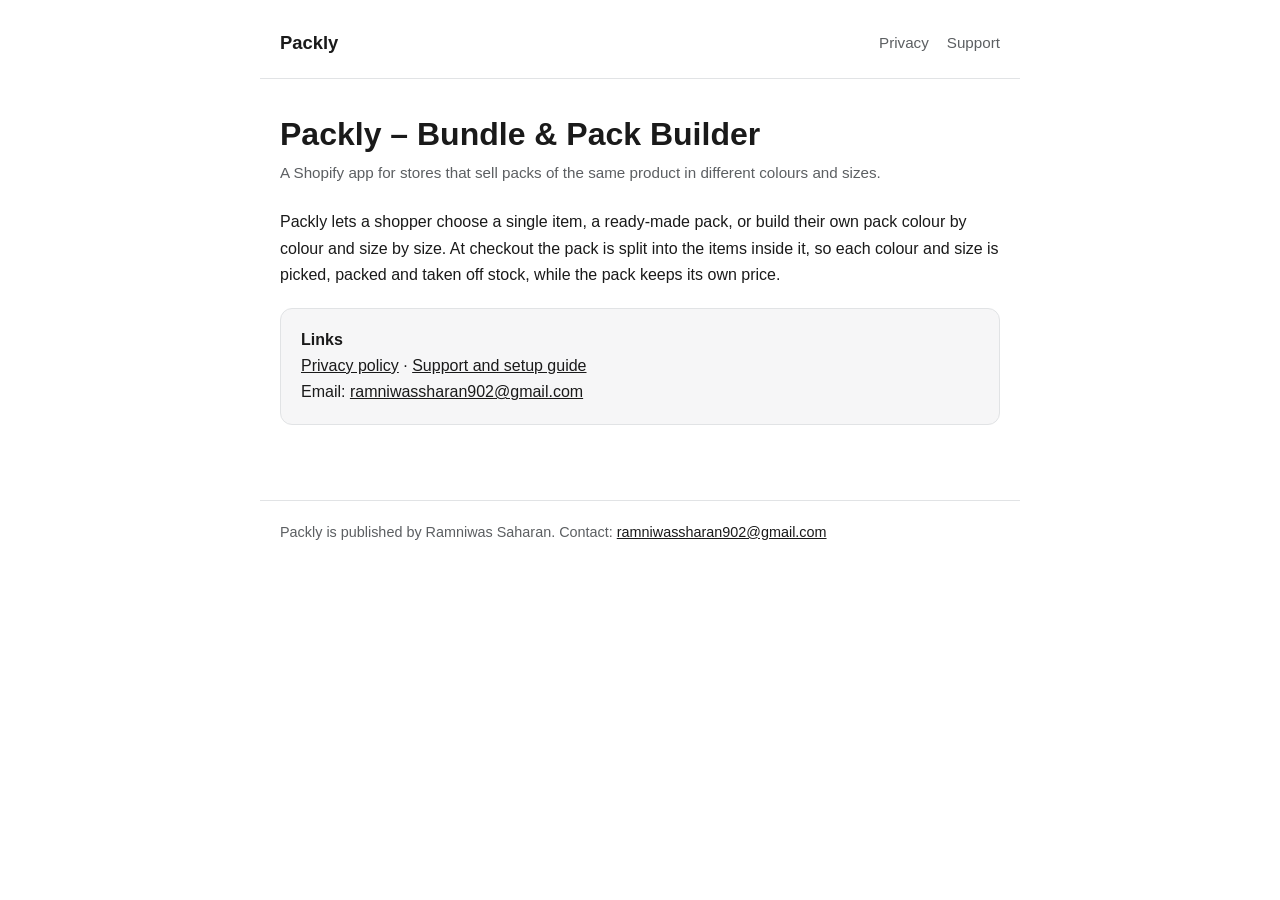
==== index.html @ 3a973455 "Packly privacy policy and support pages" ====
<!doctype html>
<html lang="en"><head><meta charset="utf-8"><meta name="viewport" content="width=device-width,initial-scale=1">
<title>Packly – Bundle & Pack Builder</title><meta name="description" content="Sell packs of colours and sizes on Shopify, with stock taken from the items inside."><link rel="stylesheet" href="style.css"></head>
<body><header><a class="brand" href="index.html">Packly</a><nav><a href="privacy.html">Privacy</a><a href="support.html">Support</a></nav></header>
<main>
<h1>Packly – Bundle &amp; Pack Builder</h1>
<p class="meta">A Shopify app for stores that sell packs of the same product in different colours and sizes.</p>
<p>Packly lets a shopper choose a single item, a ready-made pack, or build their own pack colour by colour and size by size. At checkout the pack is split into the items inside it, so each colour and size is picked, packed and taken off stock, while the pack keeps its own price.</p>
<div class="card"><strong>Links</strong><br><a href="privacy.html">Privacy policy</a> &middot; <a href="support.html">Support and setup guide</a><br>Email: <a href="mailto:ramniwassharan902@gmail.com">ramniwassharan902@gmail.com</a></div>
</main>
<footer>Packly is published by Ramniwas Saharan. Contact: <a href="mailto:ramniwassharan902@gmail.com">ramniwassharan902@gmail.com</a></footer></body></html>
---- style.css ----
:root{--bg:#fff;--fg:#1a1a1a;--muted:#5c5f62;--line:#e1e3e5;--accent:#111;--soft:#f6f6f7}
@media (prefers-color-scheme:dark){:root{--bg:#141414;--fg:#ececec;--muted:#a1a1a1;--line:#2c2c2c;--accent:#fff;--soft:#1d1d1d}}
*{box-sizing:border-box}
body{margin:0;background:var(--bg);color:var(--fg);font:16px/1.65 -apple-system,BlinkMacSystemFont,"Segoe UI",Roboto,Helvetica,Arial,sans-serif}
header,main,footer{max-width:760px;margin:0 auto;padding:0 20px}
header{display:flex;align-items:center;justify-content:space-between;padding-top:28px;padding-bottom:20px;border-bottom:1px solid var(--line)}
header a.brand{font-weight:700;font-size:1.15rem;color:var(--fg);text-decoration:none}
nav a{margin-left:18px;color:var(--muted);text-decoration:none;font-size:.95rem}
nav a:hover{color:var(--fg)}
main{padding-top:36px;padding-bottom:56px}
h1{font-size:2rem;line-height:1.2;margin:0 0 6px}
h2{font-size:1.25rem;margin:2.2em 0 .5em}
p.meta{color:var(--muted);margin:0 0 1.6em;font-size:.95rem}
a{color:var(--fg)}
table{width:100%;border-collapse:collapse;margin:1em 0;font-size:.95rem}
th,td{text-align:left;padding:10px 12px;border-bottom:1px solid var(--line);vertical-align:top}
th{background:var(--soft);font-weight:600}
.card{background:var(--soft);border:1px solid var(--line);border-radius:12px;padding:18px 20px;margin:1.2em 0}
details{border-bottom:1px solid var(--line);padding:12px 0}
summary{cursor:pointer;font-weight:600}
details p{margin:.6em 0 0;color:var(--muted)}
footer{padding-top:20px;padding-bottom:40px;border-top:1px solid var(--line);color:var(--muted);font-size:.9rem}
@media (max-width:520px){nav a{margin-left:12px}h1{font-size:1.6rem}}
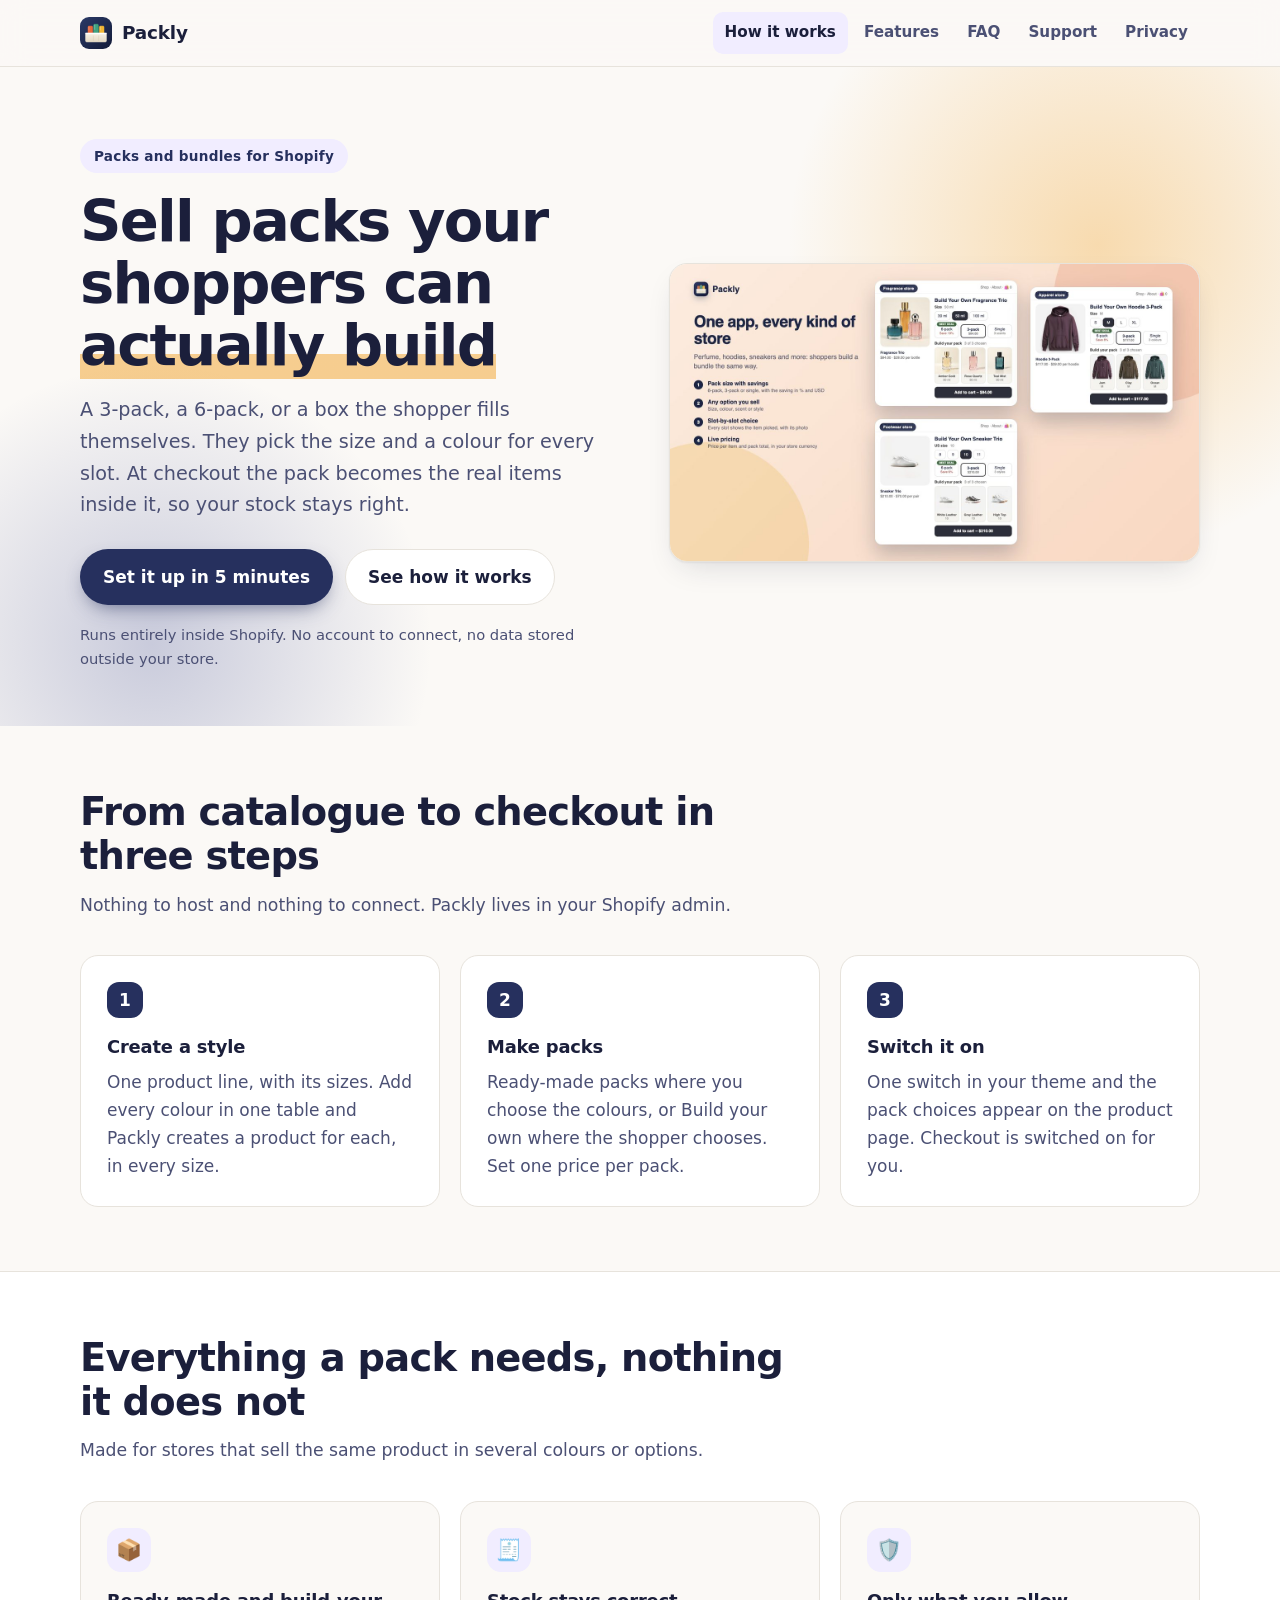
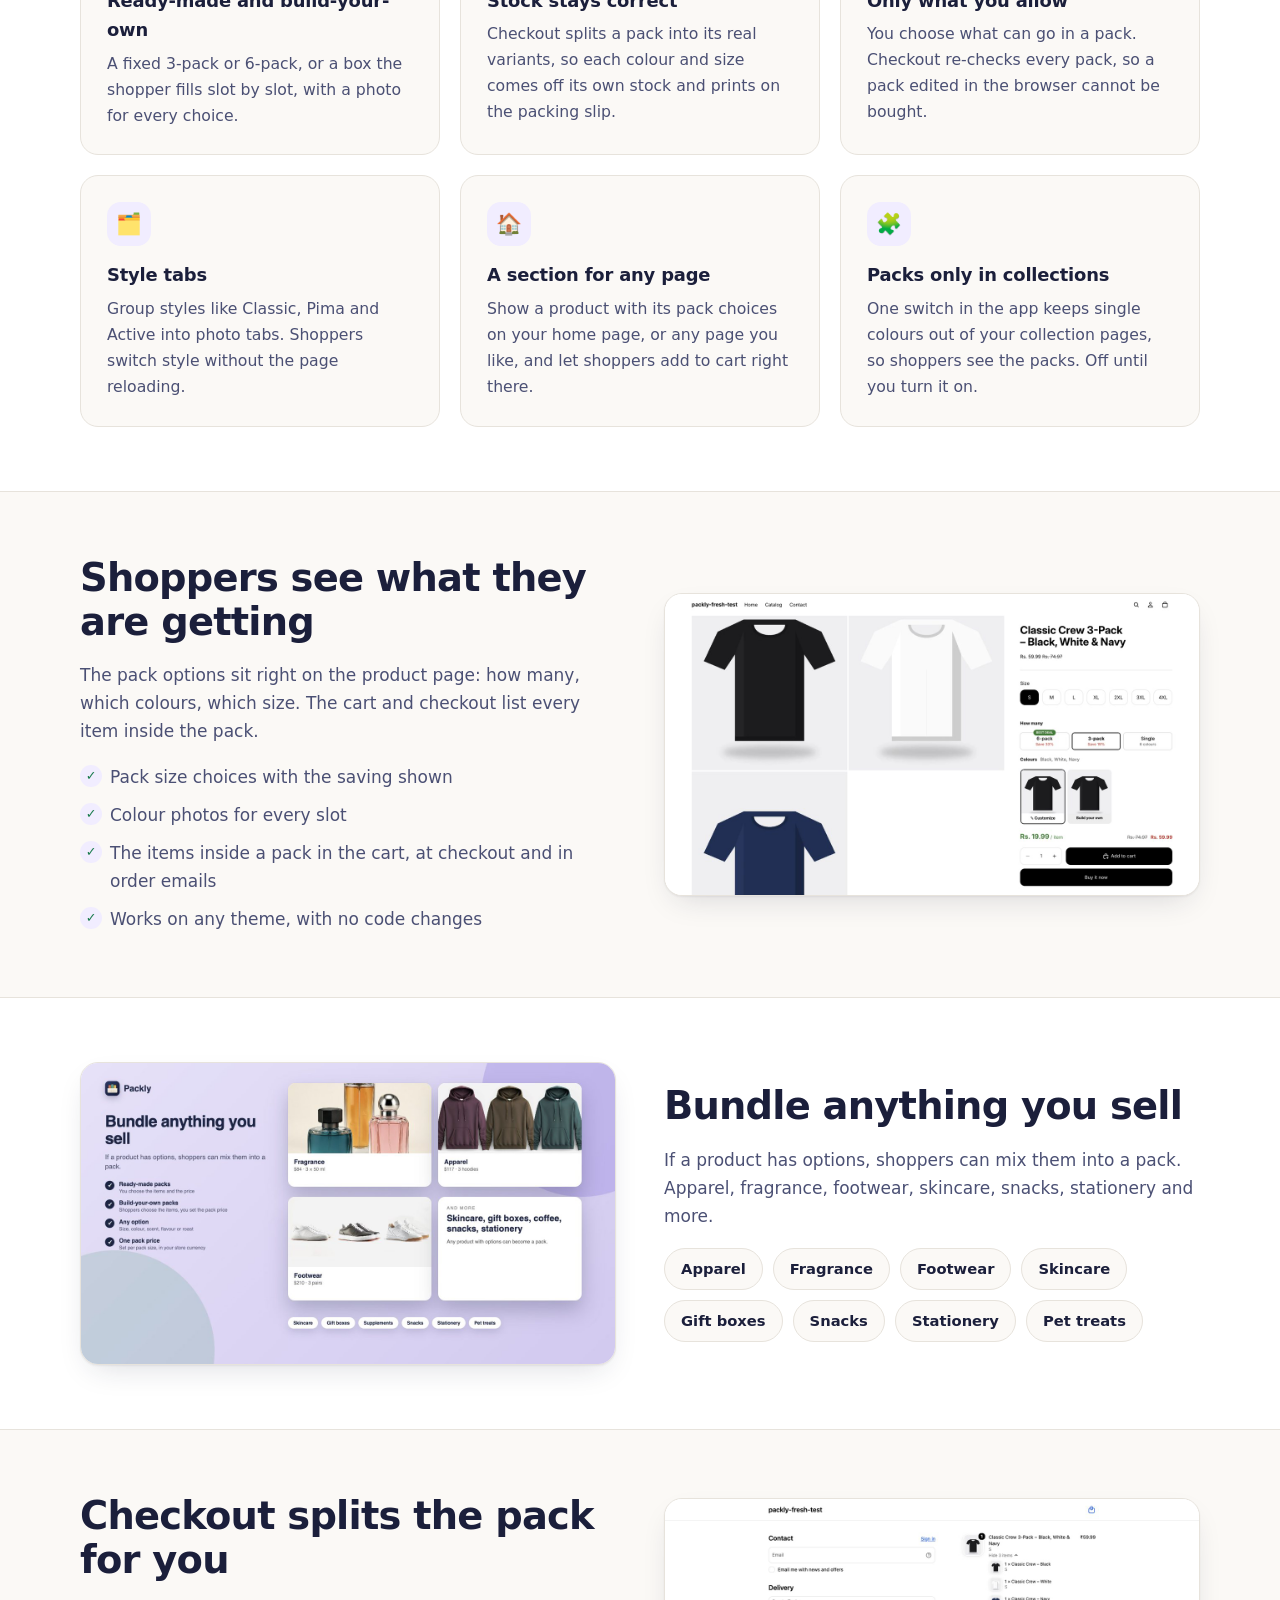
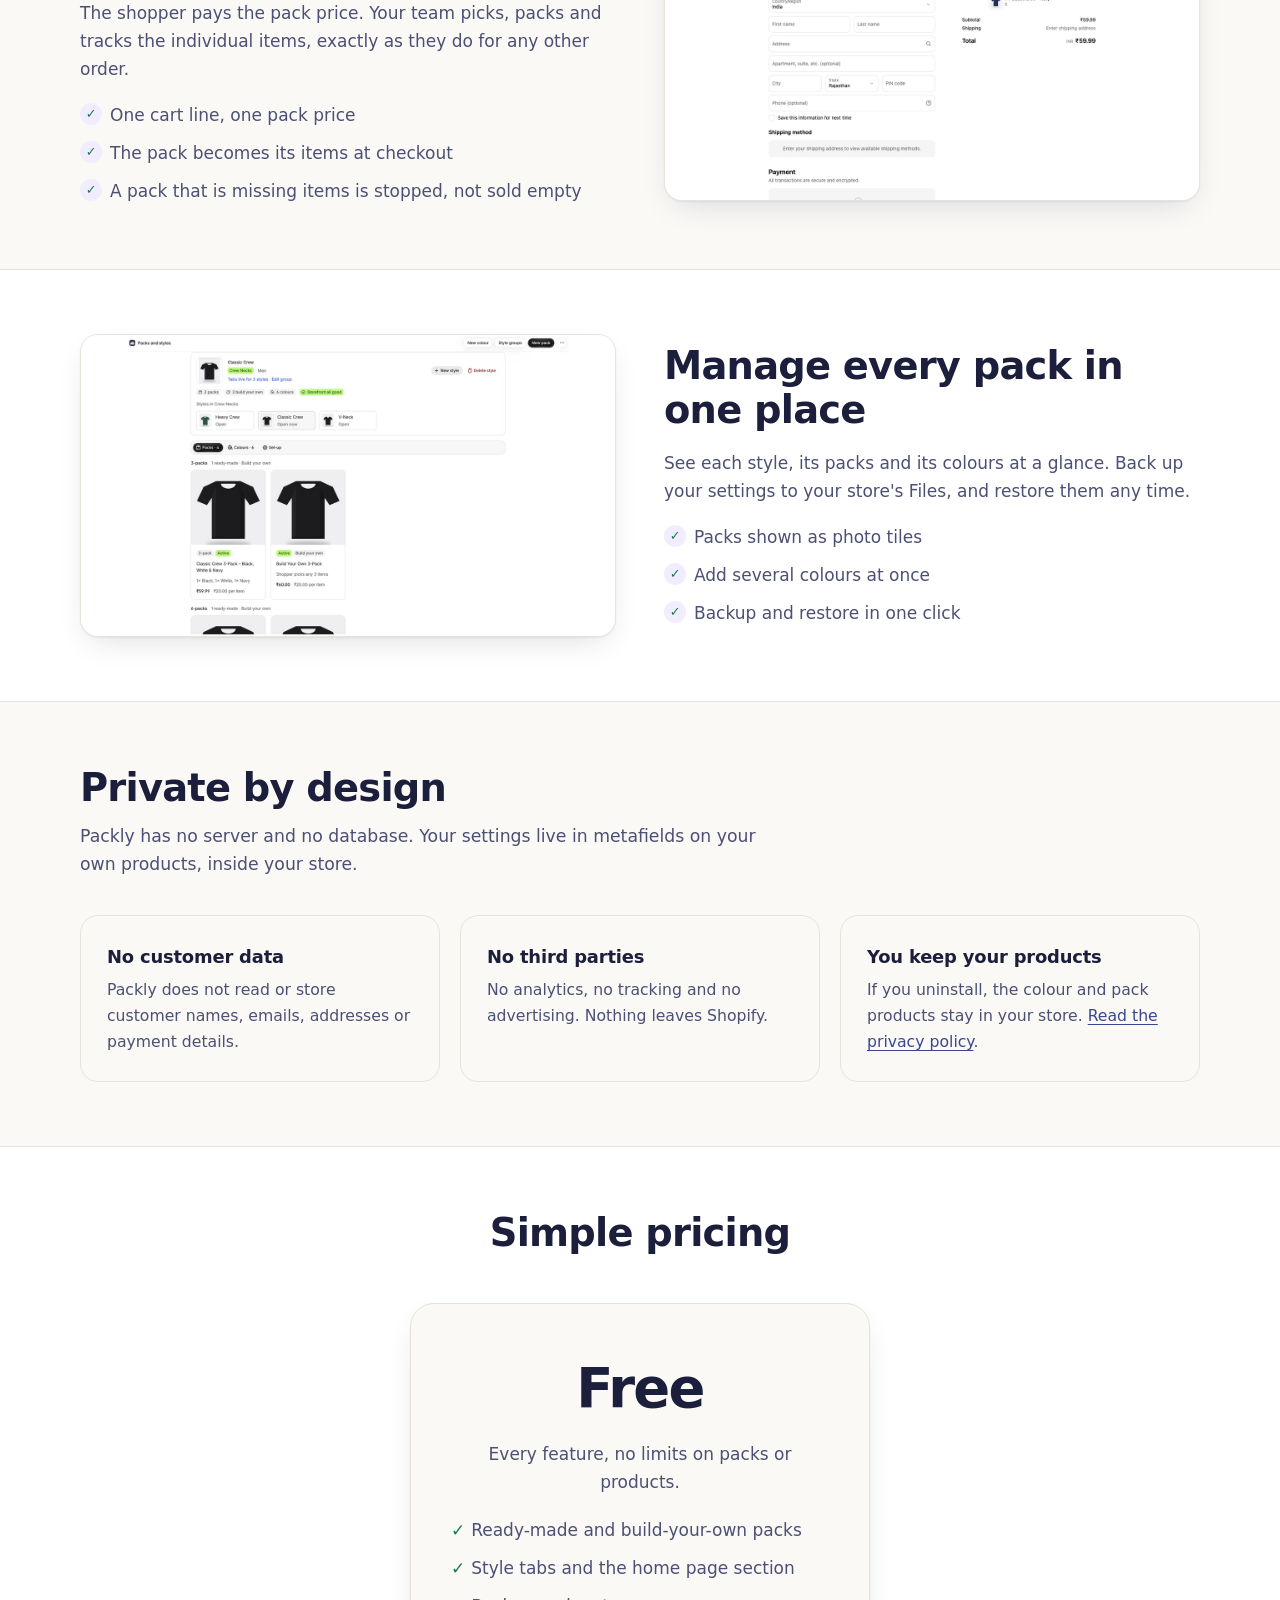
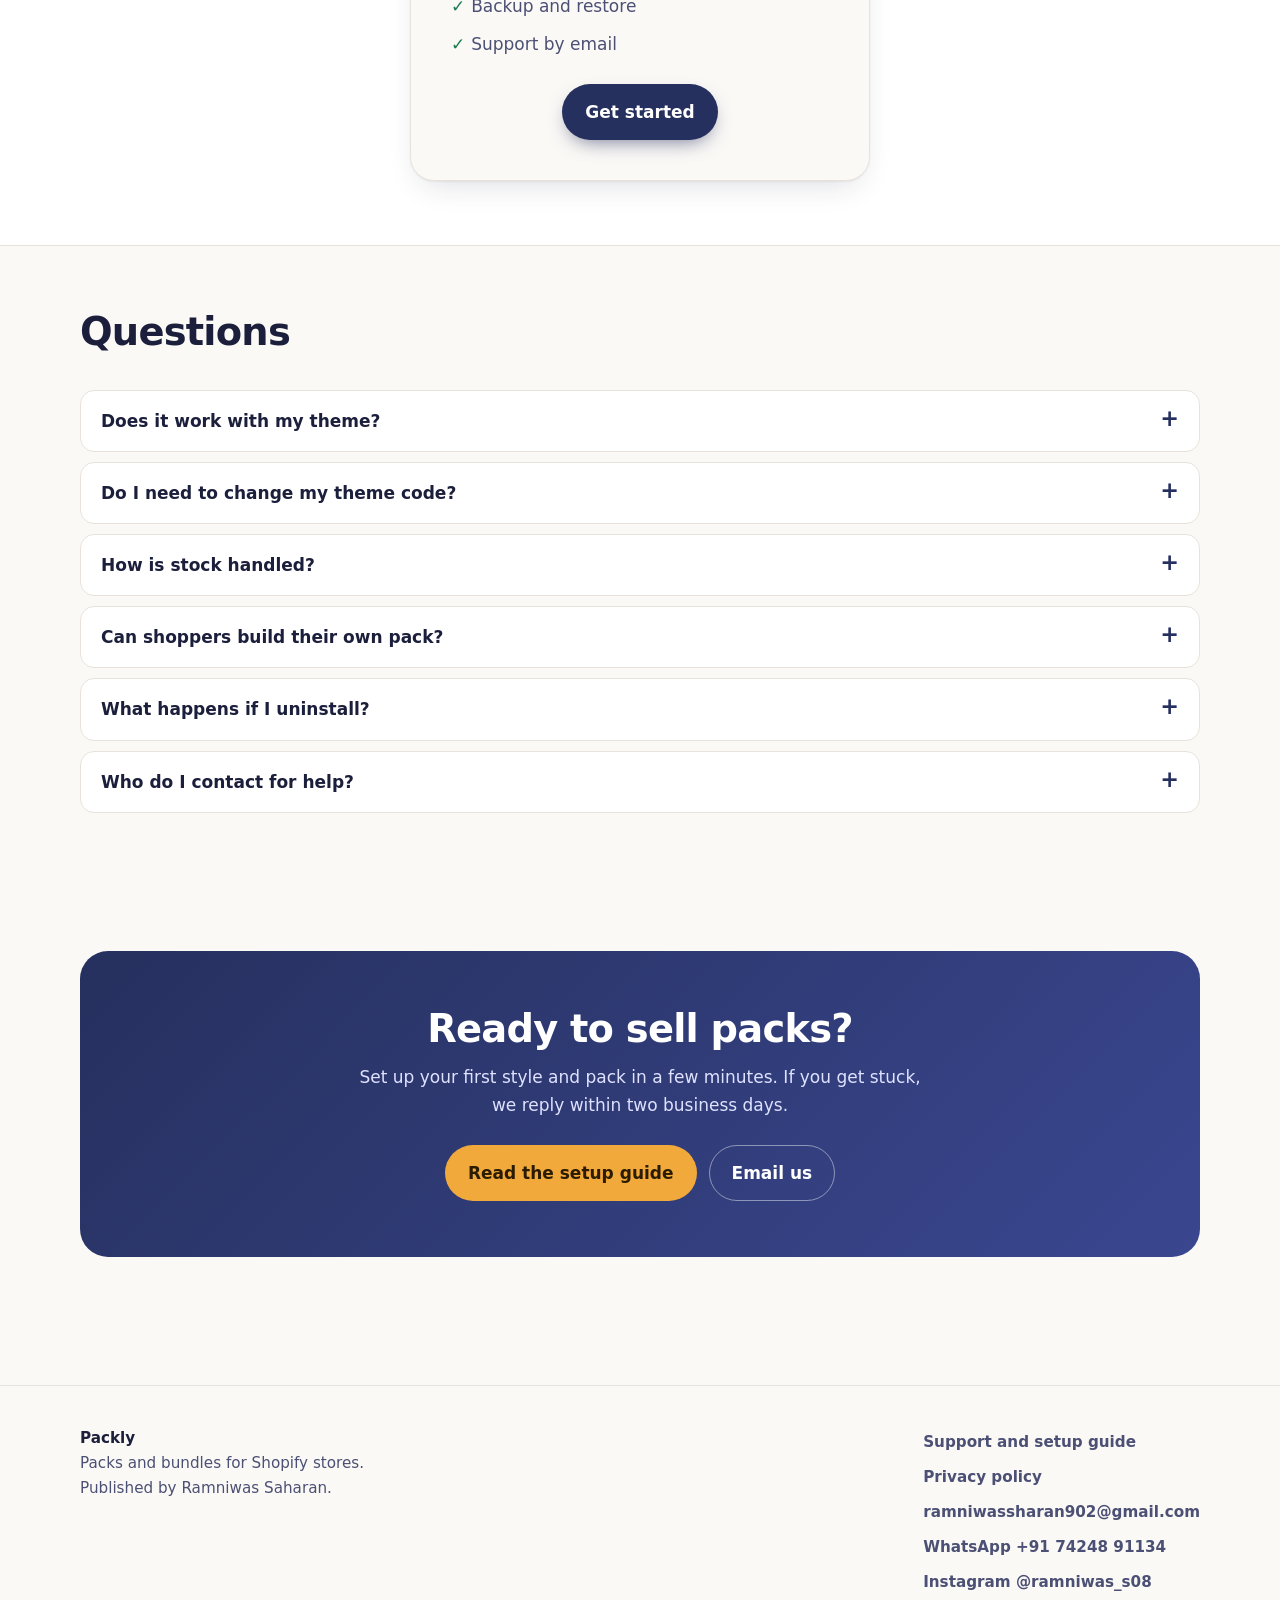
==== commit 0aa84258: "Modern site redesign: home, support and privacy pages, screenshots, favicon" ====
--- a/index.html
+++ b/index.html
@@ -1,11 +1,133 @@
 <!doctype html>
-<html lang="en"><head><meta charset="utf-8"><meta name="viewport" content="width=device-width,initial-scale=1">
-<title>Packly – Bundle & Pack Builder</title><meta name="description" content="Sell packs of colours and sizes on Shopify, with stock taken from the items inside."><link rel="stylesheet" href="style.css"></head>
-<body><header><a class="brand" href="index.html">Packly</a><nav><a href="privacy.html">Privacy</a><a href="support.html">Support</a></nav></header>
-<main>
-<h1>Packly – Bundle &amp; Pack Builder</h1>
-<p class="meta">A Shopify app for stores that sell packs of the same product in different colours and sizes.</p>
-<p>Packly lets a shopper choose a single item, a ready-made pack, or build their own pack colour by colour and size by size. At checkout the pack is split into the items inside it, so each colour and size is picked, packed and taken off stock, while the pack keeps its own price.</p>
-<div class="card"><strong>Links</strong><br><a href="privacy.html">Privacy policy</a> &middot; <a href="support.html">Support and setup guide</a><br>Email: <a href="mailto:ramniwassharan902@gmail.com">ramniwassharan902@gmail.com</a></div>
+<html lang="en">
+<head>
+<meta charset="utf-8">
+<meta name="viewport" content="width=device-width,initial-scale=1">
+<title>Packly – Bundle &amp; Pack Builder for Shopify</title>
+<meta name="description" content="Sell packs of your products. Shoppers pick the size and the colour of every item, and checkout keeps your stock correct.">
+<meta name="theme-color" content="#26305e">
+<link rel="canonical" href="https://ramniwas08.github.io/packly/index.html">
+<link rel="icon" href="assets/favicon.png">
+<link rel="apple-touch-icon" href="assets/icon-192.png">
+<meta property="og:title" content="Packly – Bundle & Pack Builder for Shopify">
+<meta property="og:description" content="Sell packs of your products. Shoppers pick the size and the colour of every item, and checkout keeps your stock correct.">
+<meta property="og:image" content="https://ramniwas08.github.io/packly/assets/hero-every-store.jpg">
+<meta property="og:type" content="website">
+<link rel="stylesheet" href="style.css">
+<script src="site.js" defer></script>
+</head>
+<body>
+<a class="skip" href="#main">Skip to content</a>
+<header class="site-header"><div class="wrap">
+<a class="brand" href="index.html"><img src="assets/icon-192.png" alt="" width="32" height="32">Packly</a>
+<nav aria-label="Main">
+<a href="index.html#how" aria-current="page">How it works</a>
+<a href="index.html#features">Features</a>
+<a href="index.html#faq">FAQ</a>
+<a href="support.html">Support</a>
+<a href="privacy.html">Privacy</a>
+</nav></div></header>
+
+<main id="main">
+<section class="hero"><div class="wrap hero-grid">
+<div>
+<span class="eyebrow">Packs and bundles for Shopify</span>
+<h1>Sell packs your shoppers can <em>actually build</em></h1>
+<p class="lead">A 3-pack, a 6-pack, or a box the shopper fills themselves. They pick the size and a colour for every slot. At checkout the pack becomes the real items inside it, so your stock stays right.</p>
+<div class="cta-row">
+<a class="btn btn-primary" href="support.html#setup">Set it up in 5 minutes</a>
+<a class="btn btn-ghost" href="#how">See how it works</a>
+</div>
+<p class="hero-note">Runs entirely inside Shopify. No account to connect, no data stored outside your store.</p>
+</div>
+<div class="frame float"><img src="assets/hero-every-store.jpg" width="1280" height="720" alt="Packly packs for perfume, hoodies and sneakers on three different stores"></div>
+</div></section>
+
+<section id="how"><div class="wrap">
+<div class="section-head reveal"><h2>From catalogue to checkout in three steps</h2><p>Nothing to host and nothing to connect. Packly lives in your Shopify admin.</p></div>
+<div class="steps">
+<div class="step reveal"><h3>Create a style</h3><p>One product line, with its sizes. Add every colour in one table and Packly creates a product for each, in every size.</p></div>
+<div class="step reveal"><h3>Make packs</h3><p>Ready-made packs where you choose the colours, or Build your own where the shopper chooses. Set one price per pack.</p></div>
+<div class="step reveal"><h3>Switch it on</h3><p>One switch in your theme and the pack choices appear on the product page. Checkout is switched on for you.</p></div>
+</div></div></section>
+
+<section class="band" id="features"><div class="wrap">
+<div class="section-head reveal"><h2>Everything a pack needs, nothing it does not</h2><p>Made for stores that sell the same product in several colours or options.</p></div>
+<div class="grid-3">
+<div class="card reveal"><div class="icon">📦</div><h3>Ready-made and build-your-own</h3><p>A fixed 3-pack or 6-pack, or a box the shopper fills slot by slot, with a photo for every choice.</p></div>
+<div class="card reveal"><div class="icon">🧾</div><h3>Stock stays correct</h3><p>Checkout splits a pack into its real variants, so each colour and size comes off its own stock and prints on the packing slip.</p></div>
+<div class="card reveal"><div class="icon">🛡️</div><h3>Only what you allow</h3><p>You choose what can go in a pack. Checkout re-checks every pack, so a pack edited in the browser cannot be bought.</p></div>
+<div class="card reveal"><div class="icon">🗂️</div><h3>Style tabs</h3><p>Group styles like Classic, Pima and Active into photo tabs. Shoppers switch style without the page reloading.</p></div>
+<div class="card reveal"><div class="icon">🏠</div><h3>A section for any page</h3><p>Show a product with its pack choices on your home page, or any page you like, and let shoppers add to cart right there.</p></div>
+<div class="card reveal"><div class="icon">🧩</div><h3>Packs only in collections</h3><p>One switch in the app keeps single colours out of your collection pages, so shoppers see the packs. Off until you turn it on.</p></div>
+</div></div></section>
+
+<section><div class="wrap split">
+<div class="copy reveal"><h2>Shoppers see what they are getting</h2>
+<p>The pack options sit right on the product page: how many, which colours, which size. The cart and checkout list every item inside the pack.</p>
+<ul><li>Pack size choices with the saving shown</li><li>Colour photos for every slot</li><li>The items inside a pack in the cart, at checkout and in order emails</li><li>Works on any theme, with no code changes</li></ul></div>
+<div class="frame reveal"><img src="assets/shot-choices.jpg" width="1280" height="720" loading="lazy" alt="Pack size and colour choices on a product page"></div>
+</div></section>
+
+<section class="band"><div class="wrap split reverse">
+<div class="copy reveal"><h2>Bundle anything you sell</h2>
+<p>If a product has options, shoppers can mix them into a pack. Apparel, fragrance, footwear, skincare, snacks, stationery and more.</p>
+<div class="chips"><span class="chip">Apparel</span><span class="chip">Fragrance</span><span class="chip">Footwear</span><span class="chip">Skincare</span><span class="chip">Gift boxes</span><span class="chip">Snacks</span><span class="chip">Stationery</span><span class="chip">Pet treats</span></div></div>
+<div class="frame reveal"><img src="assets/hero-anything.jpg" width="1280" height="720" loading="lazy" alt="Packs of fragrance, hoodies and footwear"></div>
+</div></section>
+
+<section><div class="wrap split">
+<div class="copy reveal"><h2>Checkout splits the pack for you</h2>
+<p>The shopper pays the pack price. Your team picks, packs and tracks the individual items, exactly as they do for any other order.</p>
+<ul><li>One cart line, one pack price</li><li>The pack becomes its items at checkout</li><li>A pack that is missing items is stopped, not sold empty</li></ul></div>
+<div class="frame reveal"><img src="assets/shot-checkout.jpg" width="1280" height="720" loading="lazy" alt="Checkout showing a 3-pack split into its three items"></div>
+</div></section>
+
+<section class="band"><div class="wrap split reverse">
+<div class="copy reveal"><h2>Manage every pack in one place</h2>
+<p>See each style, its packs and its colours at a glance. Back up your settings to your store's Files, and restore them any time.</p>
+<ul><li>Packs shown as photo tiles</li><li>Add several colours at once</li><li>Backup and restore in one click</li></ul></div>
+<div class="frame reveal"><img src="assets/shot-admin.jpg" width="1280" height="720" loading="lazy" alt="The Packs screen of the Packly app in the Shopify admin"></div>
+</div></section>
+
+<section><div class="wrap">
+<div class="section-head reveal"><h2>Private by design</h2><p>Packly has no server and no database. Your settings live in metafields on your own products, inside your store.</p></div>
+<div class="grid-3">
+<div class="card reveal"><h3>No customer data</h3><p>Packly does not read or store customer names, emails, addresses or payment details.</p></div>
+<div class="card reveal"><h3>No third parties</h3><p>No analytics, no tracking and no advertising. Nothing leaves Shopify.</p></div>
+<div class="card reveal"><h3>You keep your products</h3><p>If you uninstall, the colour and pack products stay in your store. <a href="privacy.html">Read the privacy policy</a>.</p></div>
+</div></div></section>
+
+<section class="band" id="pricing"><div class="wrap price">
+<div class="section-head reveal" style="text-align:center;margin-inline:auto"><h2>Simple pricing</h2></div>
+<div class="price-card reveal"><div class="amount">Free</div><p style="margin:6px 0 0;color:var(--ink-soft)">Every feature, no limits on packs or products.</p>
+<ul><li>Ready-made and build-your-own packs</li><li>Style tabs and the home page section</li><li>Backup and restore</li><li>Support by email</li></ul>
+<a class="btn btn-primary" href="support.html#setup">Get started</a></div>
+</div></section>
+
+<section id="faq"><div class="wrap">
+<div class="section-head reveal"><h2>Questions</h2></div>
+<details><summary>Does it work with my theme?</summary><p>Yes. Packly adds its parts through a standard theme app embed, so it works on any Online Store 2.0 theme and on older themes too. Shopify asks you to switch an app's storefront part on yourself, so the app has a button that opens your theme editor with it already on.</p></details>
+<details><summary>Do I need to change my theme code?</summary><p>No. There is nothing to paste. If the pack choices land in the wrong spot on an unusual theme, the app embed has a setting for where to place them.</p></details>
+<details><summary>How is stock handled?</summary><p>A pack is split into its items at checkout. Each item comes off its own stock, so you never keep a separate stock number for a pack.</p></details>
+<details><summary>Can shoppers build their own pack?</summary><p>Yes. Make a Build-your-own pack: the shopper chooses the size, then a colour for each slot. You set one price for the pack.</p></details>
+<details><summary>What happens if I uninstall?</summary><p>Your products stay in your store. Shopify keeps Packly's settings for a limited time and restores them if you reinstall. Save a backup from the app's Set-up tab first to be safe.</p></details>
+<details><summary>Who do I contact for help?</summary><p>Email <a href="mailto:ramniwassharan902@gmail.com">ramniwassharan902@gmail.com</a> or message on <a href="https://wa.me/917424891134">WhatsApp</a>. Typical reply: within 2 business days. The <a href="support.html">support page</a> has a full setup guide.</p></details>
+</div></section>
+
+<section><div class="wrap"><div class="cta-band reveal">
+<h2>Ready to sell packs?</h2><p>Set up your first style and pack in a few minutes. If you get stuck, we reply within two business days.</p>
+<div class="cta-row" style="justify-content:center"><a class="btn btn-primary" href="support.html#setup">Read the setup guide</a><a class="btn btn-ghost" href="mailto:ramniwassharan902@gmail.com">Email us</a></div>
+</div></div></section>
 </main>
-<footer>Packly is published by Ramniwas Saharan. Contact: <a href="mailto:ramniwassharan902@gmail.com">ramniwassharan902@gmail.com</a></footer></body></html>
+
+<footer class="site-footer"><div class="wrap footer-grid">
+<div><strong style="color:var(--ink)">Packly</strong><br>Packs and bundles for Shopify stores.<br>Published by Ramniwas Saharan.</div>
+<nav aria-label="Footer">
+<a href="support.html">Support and setup guide</a>
+<a href="privacy.html">Privacy policy</a>
+<a href="mailto:ramniwassharan902@gmail.com">ramniwassharan902@gmail.com</a>
+<a href="https://wa.me/917424891134">WhatsApp +91 74248 91134</a>
+<a href="https://instagram.com/ramniwas_s08">Instagram @ramniwas_s08</a>
+</nav></div></footer>
+</body></html>
--- a/style.css
+++ b/style.css
@@ -1,23 +1,162 @@
-:root{--bg:#fff;--fg:#1a1a1a;--muted:#5c5f62;--line:#e1e3e5;--accent:#111;--soft:#f6f6f7}
-@media (prefers-color-scheme:dark){:root{--bg:#141414;--fg:#ececec;--muted:#a1a1a1;--line:#2c2c2c;--accent:#fff;--soft:#1d1d1d}}
-*{box-sizing:border-box}
-body{margin:0;background:var(--bg);color:var(--fg);font:16px/1.65 -apple-system,BlinkMacSystemFont,"Segoe UI",Roboto,Helvetica,Arial,sans-serif}
-header,main,footer{max-width:760px;margin:0 auto;padding:0 20px}
-header{display:flex;align-items:center;justify-content:space-between;padding-top:28px;padding-bottom:20px;border-bottom:1px solid var(--line)}
-header a.brand{font-weight:700;font-size:1.15rem;color:var(--fg);text-decoration:none}
-nav a{margin-left:18px;color:var(--muted);text-decoration:none;font-size:.95rem}
-nav a:hover{color:var(--fg)}
-main{padding-top:36px;padding-bottom:56px}
-h1{font-size:2rem;line-height:1.2;margin:0 0 6px}
-h2{font-size:1.25rem;margin:2.2em 0 .5em}
-p.meta{color:var(--muted);margin:0 0 1.6em;font-size:.95rem}
-a{color:var(--fg)}
-table{width:100%;border-collapse:collapse;margin:1em 0;font-size:.95rem}
-th,td{text-align:left;padding:10px 12px;border-bottom:1px solid var(--line);vertical-align:top}
-th{background:var(--soft);font-weight:600}
-.card{background:var(--soft);border:1px solid var(--line);border-radius:12px;padding:18px 20px;margin:1.2em 0}
-details{border-bottom:1px solid var(--line);padding:12px 0}
-summary{cursor:pointer;font-weight:600}
-details p{margin:.6em 0 0;color:var(--muted)}
-footer{padding-top:20px;padding-bottom:40px;border-top:1px solid var(--line);color:var(--muted);font-size:.9rem}
-@media (max-width:520px){nav a{margin-left:12px}h1{font-size:1.6rem}}
+/* Packly site — clean, light, modern. Warm off-white, deep indigo ink, one amber accent.
+   One file for every page. System fonts only (no web-font request), subtle motion that stops
+   for people who ask for less of it. */
+:root {
+  --bg: #fbf9f6;
+  --surface: #ffffff;
+  --ink: #1b1f3b;
+  --ink-soft: #4b5074;
+  --line: #e7e3dc;
+  --accent: #f2a93b;
+  --brand: #26305e;
+  --brand-2: #3a4790;
+  --on-brand: #ffffff;
+  --tint: #f1edff;
+  --ok: #1c7c4f;
+  --radius: 18px;
+  --shadow: 0 1px 2px rgba(27, 31, 59, .06), 0 12px 32px -12px rgba(27, 31, 59, .18);
+  --max: 1120px;
+  font-family: ui-sans-serif, system-ui, -apple-system, "Segoe UI", Roboto, "Helvetica Neue", Arial, sans-serif;
+}
+@media (prefers-color-scheme: dark) {
+  :root {
+    --bg: #111428; --surface: #181c37; --ink: #f2f3fb; --ink-soft: #b4b9d8; --line: #2a2f55;
+    --tint: #1d2147; --brand: #aab4ff; --brand-2: #c9d0ff; --on-brand: #11142a;
+    --shadow: 0 1px 2px rgba(0, 0, 0, .4), 0 12px 32px -12px rgba(0, 0, 0, .6);
+  }
+}
+* { box-sizing: border-box; }
+html { scroll-behavior: smooth; }
+body { margin: 0; background: var(--bg); color: var(--ink); line-height: 1.65; font-size: 17px; -webkit-font-smoothing: antialiased; }
+img { max-width: 100%; height: auto; display: block; }
+a { color: var(--brand-2); text-decoration-thickness: 1px; text-underline-offset: 3px; }
+a:hover { color: var(--brand); }
+:focus-visible { outline: 3px solid var(--accent); outline-offset: 3px; border-radius: 6px; }
+.skip { position: absolute; left: -999px; top: 8px; background: var(--ink); color: var(--bg); padding: 10px 14px; border-radius: 8px; z-index: 50; }
+.skip:focus { left: 8px; }
+.wrap { width: min(var(--max), 100% - 40px); margin-inline: auto; }
+
+.site-header { position: sticky; top: 0; z-index: 20; background: color-mix(in srgb, var(--bg) 86%, transparent); backdrop-filter: saturate(1.4) blur(12px); border-bottom: 1px solid var(--line); }
+.site-header .wrap { display: flex; align-items: center; justify-content: space-between; min-height: 66px; gap: 16px; }
+.brand { display: inline-flex; align-items: center; gap: 10px; font-weight: 800; font-size: 1.15rem; color: var(--ink); text-decoration: none; letter-spacing: -.01em; }
+.brand img { width: 32px; height: 32px; border-radius: 9px; }
+nav { display: flex; align-items: center; gap: 4px; flex-wrap: wrap; }
+nav a { color: var(--ink-soft); text-decoration: none; padding: 8px 12px; border-radius: 10px; font-weight: 600; font-size: .95rem; }
+nav a:hover, nav a[aria-current="page"] { color: var(--ink); background: var(--tint); }
+
+.btn { display: inline-flex; align-items: center; gap: 8px; padding: 13px 22px; border-radius: 999px; font-weight: 700; text-decoration: none; border: 1px solid transparent; transition: transform .15s ease, box-shadow .15s ease; }
+.btn-primary { background: var(--brand); color: var(--on-brand); box-shadow: 0 8px 20px -8px color-mix(in srgb, var(--brand) 70%, transparent); }
+.btn-primary:hover { transform: translateY(-2px); color: var(--on-brand); }
+.btn-ghost { background: var(--surface); color: var(--ink); border-color: var(--line); }
+.btn-ghost:hover { transform: translateY(-2px); box-shadow: var(--shadow); color: var(--ink); }
+
+.hero { padding: 72px 0 40px; position: relative; overflow: hidden; isolation: isolate; }
+.hero::before { content: ""; position: absolute; inset: -20% -10% auto auto; width: 620px; height: 620px; background: radial-gradient(closest-side, color-mix(in srgb, var(--accent) 38%, transparent), transparent); z-index: -1; }
+.hero::after { content: ""; position: absolute; inset: auto auto -30% -10%; width: 560px; height: 560px; background: radial-gradient(closest-side, color-mix(in srgb, var(--brand-2) 26%, transparent), transparent); z-index: -1; }
+.hero-grid { display: grid; grid-template-columns: 1.02fr 1fr; gap: 48px; align-items: center; }
+.eyebrow { display: inline-flex; align-items: center; gap: 8px; padding: 6px 14px; border-radius: 999px; background: var(--tint); color: var(--brand); font-weight: 700; font-size: .85rem; letter-spacing: .02em; }
+h1 { font-size: clamp(2.2rem, 5vw, 3.6rem); line-height: 1.07; letter-spacing: -.03em; margin: 18px 0 18px; font-weight: 800; }
+h1 em { font-style: normal; background: linear-gradient(180deg, transparent 62%, color-mix(in srgb, var(--accent) 55%, transparent) 62%); }
+.lead { font-size: 1.2rem; color: var(--ink-soft); max-width: 36em; margin: 0 0 28px; }
+.cta-row { display: flex; flex-wrap: wrap; gap: 12px; }
+.hero-note { margin-top: 18px; color: var(--ink-soft); font-size: .92rem; }
+.frame { border-radius: var(--radius); overflow: hidden; box-shadow: var(--shadow); border: 1px solid var(--line); background: var(--surface); }
+.frame img { width: 100%; }
+.float { animation: float 7s ease-in-out infinite; }
+@keyframes float { 50% { transform: translateY(-8px); } }
+
+section { padding: 64px 0; }
+.section-head { max-width: 42em; margin-bottom: 36px; }
+h2 { font-size: clamp(1.7rem, 3.2vw, 2.4rem); line-height: 1.15; letter-spacing: -.02em; margin: 0 0 12px; }
+h3 { font-size: 1.12rem; margin: 0 0 6px; letter-spacing: -.01em; }
+.section-head p { color: var(--ink-soft); margin: 0; font-size: 1.08rem; }
+.band { background: var(--surface); border-block: 1px solid var(--line); }
+
+.steps { display: grid; grid-template-columns: repeat(3, 1fr); gap: 20px; counter-reset: step; }
+.step { background: var(--surface); border: 1px solid var(--line); border-radius: var(--radius); padding: 26px; }
+.step::before { counter-increment: step; content: counter(step); display: grid; place-items: center; width: 36px; height: 36px; border-radius: 12px; background: var(--brand); color: var(--on-brand); font-weight: 800; margin-bottom: 14px; }
+.step p { margin: 0; color: var(--ink-soft); }
+
+.grid-3 { display: grid; grid-template-columns: repeat(3, 1fr); gap: 20px; }
+.card { background: var(--bg); border: 1px solid var(--line); border-radius: var(--radius); padding: 26px; transition: transform .2s ease, box-shadow .2s ease; }
+.band .card { background: var(--bg); }
+.card:hover { transform: translateY(-3px); box-shadow: var(--shadow); }
+.card p { margin: 0; color: var(--ink-soft); font-size: .98rem; }
+.icon { width: 44px; height: 44px; border-radius: 14px; background: var(--tint); display: grid; place-items: center; margin-bottom: 14px; font-size: 1.3rem; }
+
+.split { display: grid; grid-template-columns: 1fr 1fr; gap: 48px; align-items: center; }
+.split.reverse .copy { order: 2; }
+.copy ul { padding: 0; list-style: none; margin: 18px 0 0; display: grid; gap: 10px; }
+.copy li { padding-left: 30px; position: relative; color: var(--ink-soft); }
+.copy li::before { content: "✓"; position: absolute; left: 0; top: 2px; width: 22px; height: 22px; border-radius: 50%; background: var(--tint); color: var(--ok); display: grid; place-items: center; font-size: .8rem; font-weight: 800; line-height: 22px; text-align: center; }
+.copy p { color: var(--ink-soft); }
+.chips { display: flex; flex-wrap: wrap; gap: 10px; margin-top: 18px; }
+.chip { padding: 8px 16px; border-radius: 999px; background: var(--bg); border: 1px solid var(--line); font-weight: 600; font-size: .92rem; }
+
+.price { display: grid; place-items: center; text-align: center; }
+.price-card { background: var(--bg); border: 1px solid var(--line); border-radius: 24px; padding: 40px; max-width: 460px; box-shadow: var(--shadow); }
+.price-card .amount { font-size: 3.4rem; font-weight: 800; letter-spacing: -.03em; }
+.price-card ul { text-align: left; list-style: none; padding: 0; margin: 20px 0 26px; display: grid; gap: 10px; color: var(--ink-soft); }
+.price-card li::before { content: "✓ "; color: var(--ok); font-weight: 800; }
+
+details { background: var(--surface); border: 1px solid var(--line); border-radius: 14px; padding: 0 20px; margin-bottom: 10px; }
+summary { cursor: pointer; padding: 16px 0; font-weight: 700; list-style: none; display: flex; justify-content: space-between; gap: 16px; }
+summary::-webkit-details-marker { display: none; }
+summary::after { content: "+"; font-size: 1.4rem; line-height: 1; color: var(--brand); transition: transform .2s ease; }
+details[open] summary::after { transform: rotate(45deg); }
+details p { color: var(--ink-soft); margin: 0 0 16px; }
+
+.cta-band { background: linear-gradient(135deg, #26305e, #3a4790); color: #fff; border-radius: 28px; padding: 56px 40px; text-align: center; }
+.cta-band h2 { color: #fff; }
+.cta-band p { color: #dfe2ff; max-width: 34em; margin: 0 auto 26px; }
+.cta-band .btn-primary { background: var(--accent); color: #2b1c00; box-shadow: none; }
+.cta-band .btn-ghost { background: transparent; color: #fff; border-color: rgba(255, 255, 255, .45); }
+
+.doc { padding: 56px 0 24px; }
+.doc .wrap { width: min(820px, 100% - 40px); }
+.doc h1 { font-size: clamp(2rem, 4vw, 2.8rem); margin-top: 8px; }
+.doc h2 { font-size: 1.5rem; margin-top: 44px; }
+.doc p, .doc li { color: var(--ink-soft); }
+.doc strong { color: var(--ink); }
+.doc ol, .doc ul { padding-left: 22px; }
+.doc li { margin-bottom: 8px; }
+.meta { color: var(--ink-soft); font-size: .95rem; }
+.callout { background: var(--tint); border: 1px solid var(--line); border-radius: var(--radius); padding: 20px 24px; margin: 24px 0; }
+.callout p { margin: 0; color: var(--ink); }
+table { width: 100%; border-collapse: collapse; margin: 18px 0; background: var(--surface); border: 1px solid var(--line); border-radius: 14px; overflow: hidden; font-size: .97rem; }
+th, td { text-align: left; padding: 12px 16px; border-bottom: 1px solid var(--line); vertical-align: top; color: var(--ink-soft); }
+th { background: var(--tint); color: var(--ink); font-size: .9rem; }
+tr:last-child td { border-bottom: 0; }
+.contact-grid { display: grid; grid-template-columns: repeat(3, 1fr); gap: 16px; margin: 24px 0; }
+.contact-grid a { display: block; text-decoration: none; background: var(--surface); border: 1px solid var(--line); border-radius: 16px; padding: 18px 20px; color: var(--ink); transition: transform .15s ease, box-shadow .15s ease; }
+.contact-grid a:hover { transform: translateY(-2px); box-shadow: var(--shadow); }
+.contact-grid strong { font-size: .95rem; }
+.contact-grid small { display: block; color: var(--ink-soft); margin-bottom: 4px; }
+.toc { display: flex; flex-wrap: wrap; gap: 8px; margin: 18px 0 0; }
+.toc a { padding: 6px 14px; border-radius: 999px; background: var(--surface); border: 1px solid var(--line); text-decoration: none; font-weight: 600; font-size: .9rem; color: var(--ink-soft); }
+code { background: var(--tint); padding: 2px 7px; border-radius: 6px; font-size: .9em; }
+
+.site-footer { border-top: 1px solid var(--line); margin-top: 64px; padding: 40px 0 48px; color: var(--ink-soft); font-size: .95rem; }
+.footer-grid { display: flex; flex-wrap: wrap; gap: 24px 48px; justify-content: space-between; }
+.footer-grid nav { display: grid; gap: 2px; }
+.footer-grid nav a { padding: 4px 0; background: none; }
+
+.js .reveal { opacity: 0; transform: translateY(16px); transition: opacity .6s ease, transform .6s ease; }
+.js .reveal.in { opacity: 1; transform: none; }
+
+@media (max-width: 900px) {
+  .hero { padding-top: 40px; }
+  .hero-grid, .split { grid-template-columns: 1fr; gap: 28px; }
+  .split.reverse .copy { order: 0; }
+  .steps, .grid-3, .contact-grid { grid-template-columns: 1fr; }
+  section { padding: 44px 0; }
+  .cta-band { padding: 40px 22px; }
+  nav a { padding: 8px 9px; font-size: .9rem; }
+  .site-header .wrap { flex-wrap: wrap; padding-block: 8px; }
+}
+@media (prefers-reduced-motion: reduce) {
+  html { scroll-behavior: auto; }
+  .float { animation: none; }
+  .js .reveal { opacity: 1; transform: none; transition: none; }
+  .btn, .card, .contact-grid a { transition: none; }
+}
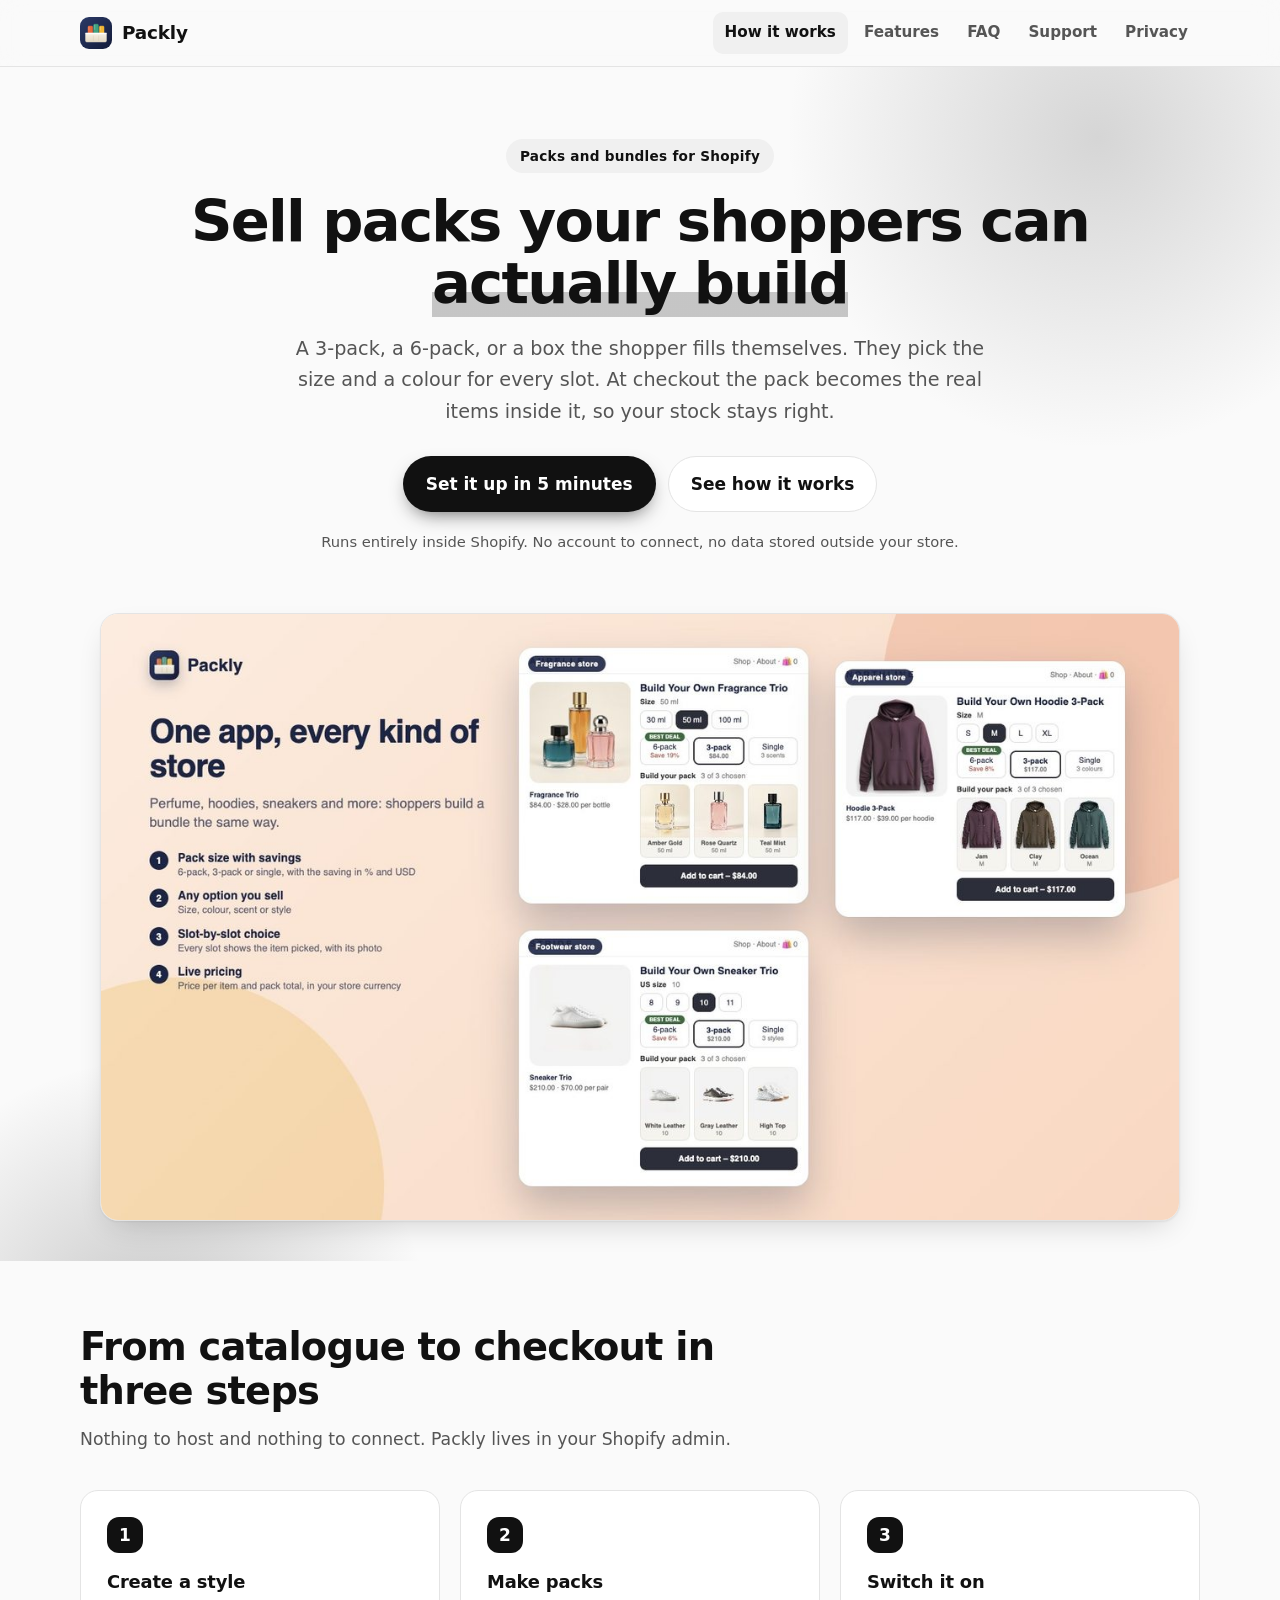
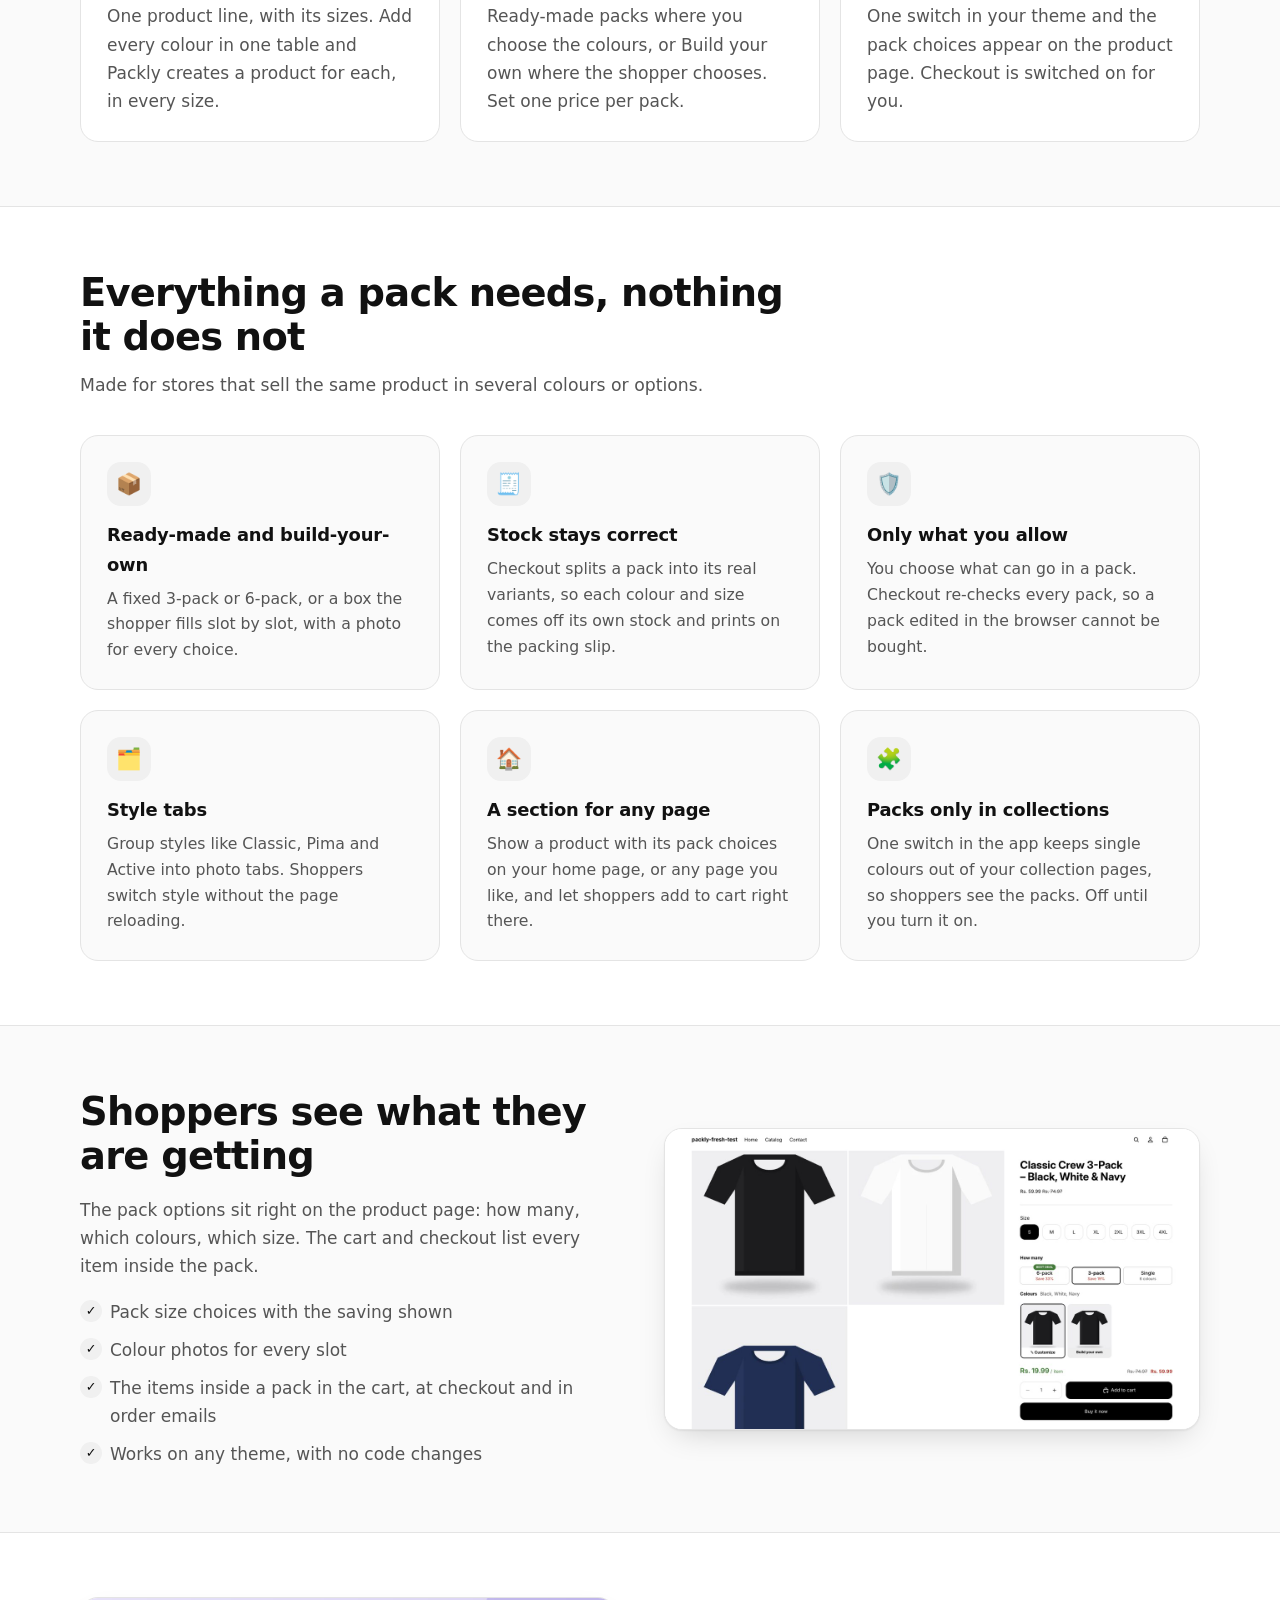
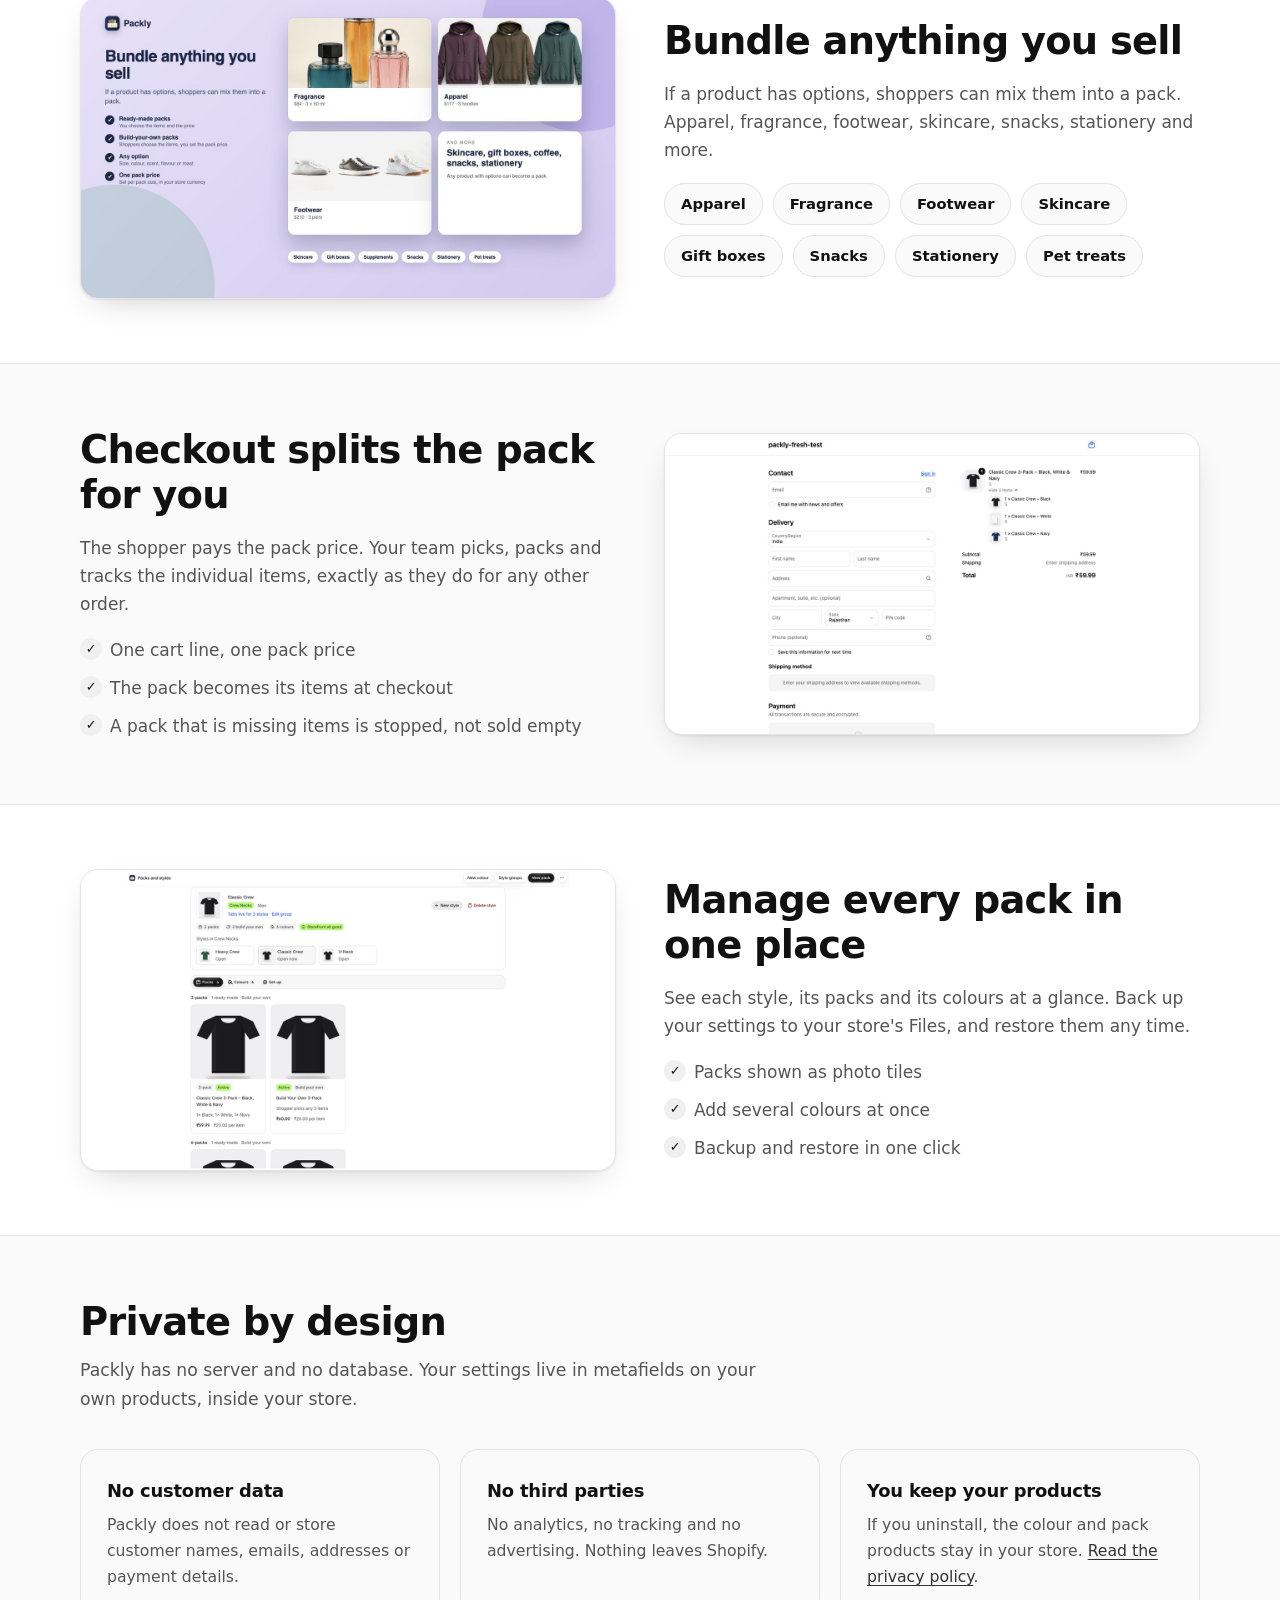
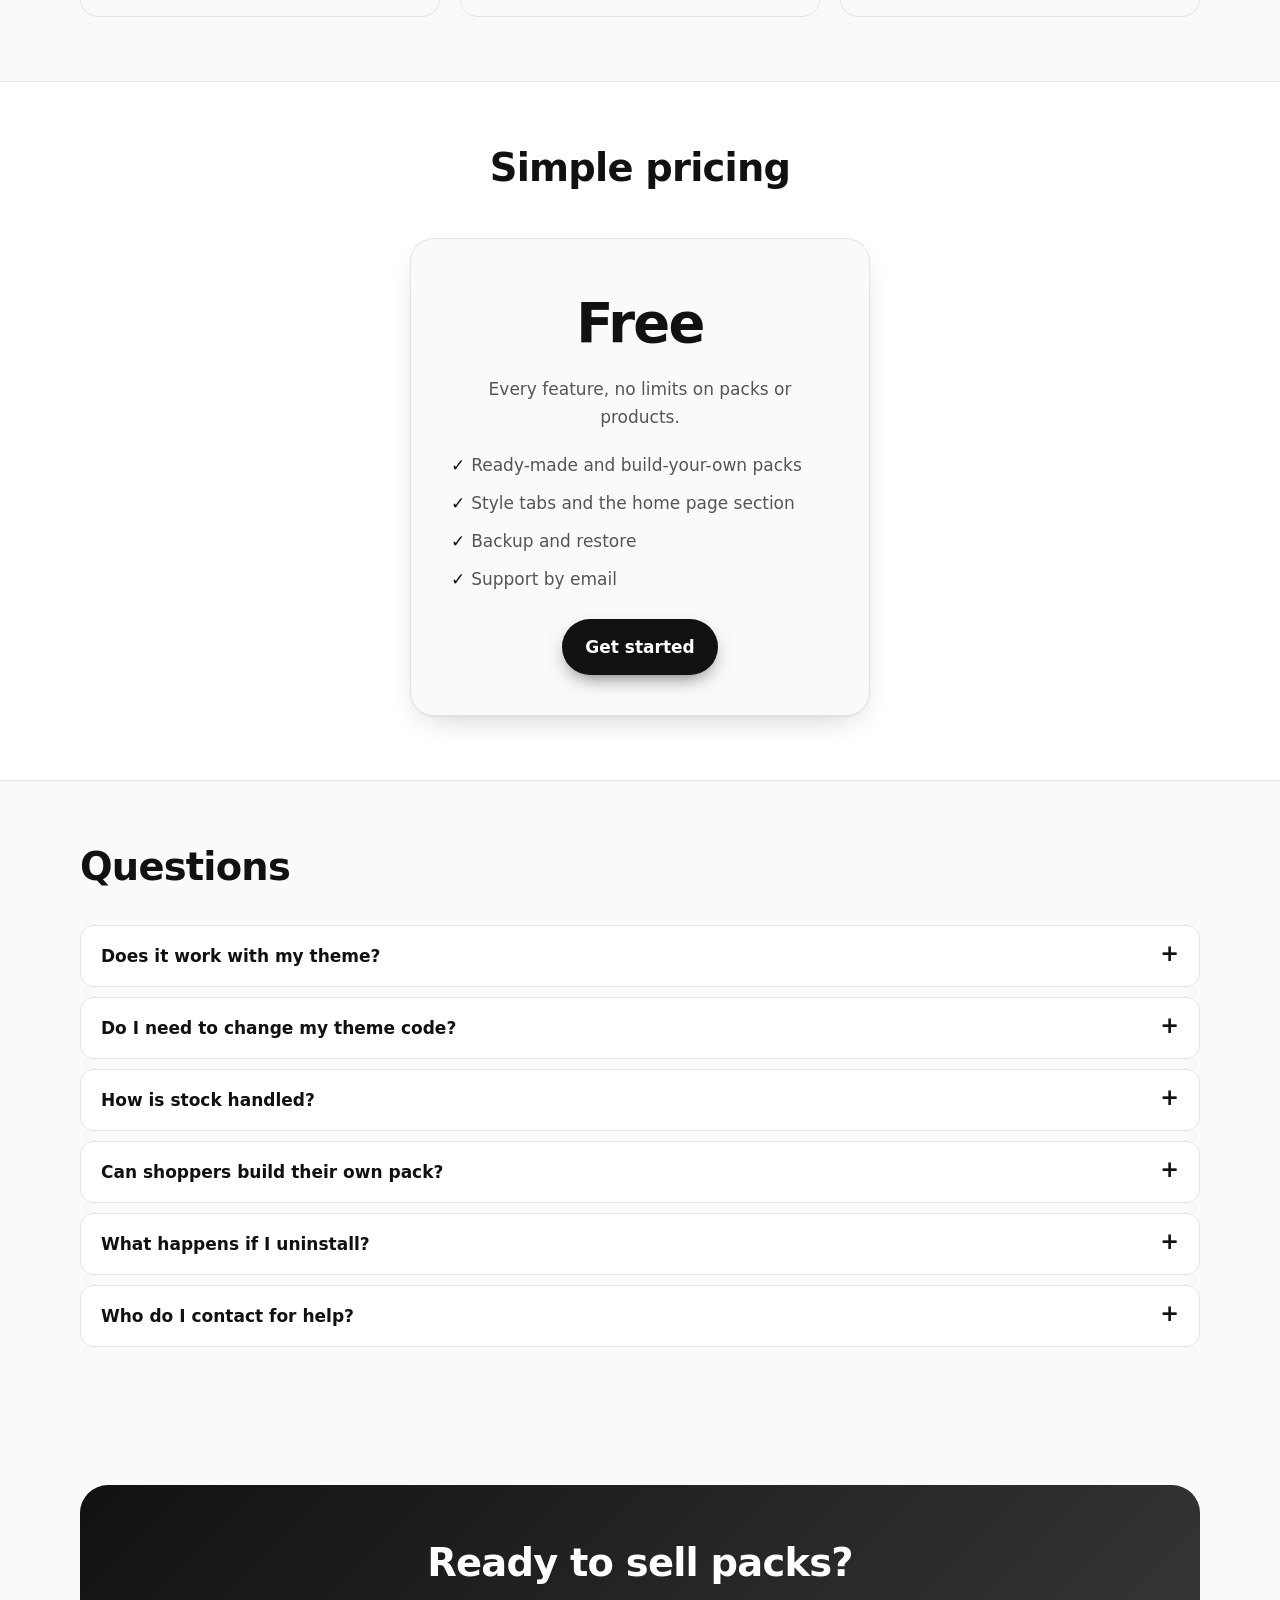
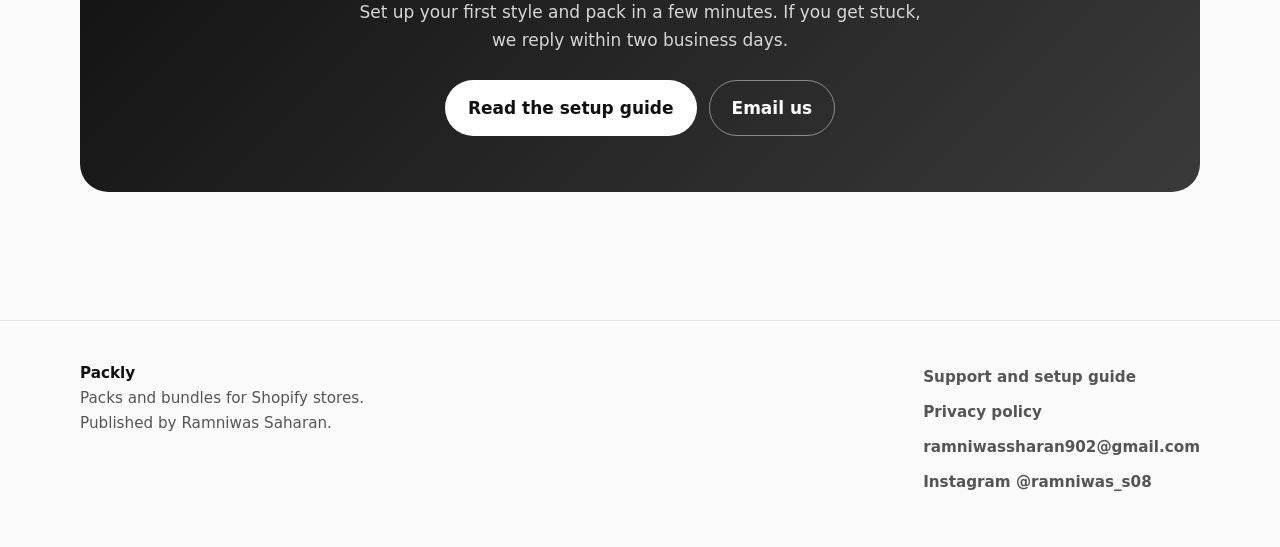
==== commit f43bc279: "Site: larger hero image; remove phone/WhatsApp number" ====
--- a/index.html
+++ b/index.html
@@ -112,7 +112,7 @@
 <details><summary>How is stock handled?</summary><p>A pack is split into its items at checkout. Each item comes off its own stock, so you never keep a separate stock number for a pack.</p></details>
 <details><summary>Can shoppers build their own pack?</summary><p>Yes. Make a Build-your-own pack: the shopper chooses the size, then a colour for each slot. You set one price for the pack.</p></details>
 <details><summary>What happens if I uninstall?</summary><p>Your products stay in your store. Shopify keeps Packly's settings for a limited time and restores them if you reinstall. Save a backup from the app's Set-up tab first to be safe.</p></details>
-<details><summary>Who do I contact for help?</summary><p>Email <a href="mailto:ramniwassharan902@gmail.com">ramniwassharan902@gmail.com</a> or message on <a href="https://wa.me/917424891134">WhatsApp</a>. Typical reply: within 2 business days. The <a href="support.html">support page</a> has a full setup guide.</p></details>
+<details><summary>Who do I contact for help?</summary><p>Email <a href="mailto:ramniwassharan902@gmail.com">ramniwassharan902@gmail.com</a>. Typical reply: within 2 business days. The <a href="support.html">support page</a> has a full setup guide.</p></details>
 </div></section>
 
 <section><div class="wrap"><div class="cta-band reveal">
@@ -127,7 +127,6 @@
 <a href="support.html">Support and setup guide</a>
 <a href="privacy.html">Privacy policy</a>
 <a href="mailto:ramniwassharan902@gmail.com">ramniwassharan902@gmail.com</a>
-<a href="https://wa.me/917424891134">WhatsApp +91 74248 91134</a>
 <a href="https://instagram.com/ramniwas_s08">Instagram @ramniwas_s08</a>
 </nav></div></footer>
 </body></html>
--- a/style.css
+++ b/style.css
@@ -2,26 +2,26 @@
    One file for every page. System fonts only (no web-font request), subtle motion that stops
    for people who ask for less of it. */
 :root {
-  --bg: #fbf9f6;
+  --bg: #fafafa;
   --surface: #ffffff;
-  --ink: #1b1f3b;
-  --ink-soft: #4b5074;
-  --line: #e7e3dc;
-  --accent: #f2a93b;
-  --brand: #26305e;
-  --brand-2: #3a4790;
+  --ink: #111111;
+  --ink-soft: #555555;
+  --line: #e4e4e4;
+  --accent: #9a9a9a;
+  --brand: #111111;
+  --brand-2: #333333;
   --on-brand: #ffffff;
-  --tint: #f1edff;
-  --ok: #1c7c4f;
+  --tint: #f0f0f0;
+  --ok: #111111;
   --radius: 18px;
-  --shadow: 0 1px 2px rgba(27, 31, 59, .06), 0 12px 32px -12px rgba(27, 31, 59, .18);
+  --shadow: 0 1px 2px rgba(0, 0, 0, .06), 0 12px 32px -12px rgba(0, 0, 0, .2);
   --max: 1120px;
   font-family: ui-sans-serif, system-ui, -apple-system, "Segoe UI", Roboto, "Helvetica Neue", Arial, sans-serif;
 }
 @media (prefers-color-scheme: dark) {
   :root {
-    --bg: #111428; --surface: #181c37; --ink: #f2f3fb; --ink-soft: #b4b9d8; --line: #2a2f55;
-    --tint: #1d2147; --brand: #aab4ff; --brand-2: #c9d0ff; --on-brand: #11142a;
+    --bg: #0d0d0d; --surface: #161616; --ink: #f5f5f5; --ink-soft: #b0b0b0; --line: #2a2a2a;
+    --tint: #1f1f1f; --brand: #f5f5f5; --brand-2: #d6d6d6; --on-brand: #0d0d0d; --accent: #777777;
     --shadow: 0 1px 2px rgba(0, 0, 0, .4), 0 12px 32px -12px rgba(0, 0, 0, .6);
   }
 }
@@ -53,7 +53,10 @@
 .hero { padding: 72px 0 40px; position: relative; overflow: hidden; isolation: isolate; }
 .hero::before { content: ""; position: absolute; inset: -20% -10% auto auto; width: 620px; height: 620px; background: radial-gradient(closest-side, color-mix(in srgb, var(--accent) 38%, transparent), transparent); z-index: -1; }
 .hero::after { content: ""; position: absolute; inset: auto auto -30% -10%; width: 560px; height: 560px; background: radial-gradient(closest-side, color-mix(in srgb, var(--brand-2) 26%, transparent), transparent); z-index: -1; }
-.hero-grid { display: grid; grid-template-columns: 1.02fr 1fr; gap: 48px; align-items: center; }
+.hero-grid { display: grid; grid-template-columns: 1fr; gap: 44px; justify-items: center; text-align: center; }
+.hero-grid .lead { margin-inline: auto; }
+.hero-grid .cta-row { justify-content: center; }
+.hero-grid .frame { width: 100%; max-width: 1080px; }
 .eyebrow { display: inline-flex; align-items: center; gap: 8px; padding: 6px 14px; border-radius: 999px; background: var(--tint); color: var(--brand); font-weight: 700; font-size: .85rem; letter-spacing: .02em; }
 h1 { font-size: clamp(2.2rem, 5vw, 3.6rem); line-height: 1.07; letter-spacing: -.03em; margin: 18px 0 18px; font-weight: 800; }
 h1 em { font-style: normal; background: linear-gradient(180deg, transparent 62%, color-mix(in srgb, var(--accent) 55%, transparent) 62%); }
@@ -106,10 +109,10 @@
 details[open] summary::after { transform: rotate(45deg); }
 details p { color: var(--ink-soft); margin: 0 0 16px; }
 
-.cta-band { background: linear-gradient(135deg, #26305e, #3a4790); color: #fff; border-radius: 28px; padding: 56px 40px; text-align: center; }
+.cta-band { background: linear-gradient(135deg, #111111, #3a3a3a); color: #fff; border-radius: 28px; padding: 56px 40px; text-align: center; }
 .cta-band h2 { color: #fff; }
-.cta-band p { color: #dfe2ff; max-width: 34em; margin: 0 auto 26px; }
-.cta-band .btn-primary { background: var(--accent); color: #2b1c00; box-shadow: none; }
+.cta-band p { color: #d6d6d6; max-width: 34em; margin: 0 auto 26px; }
+.cta-band .btn-primary { background: #ffffff; color: #111111; box-shadow: none; }
 .cta-band .btn-ghost { background: transparent; color: #fff; border-color: rgba(255, 255, 255, .45); }
 
 .doc { padding: 56px 0 24px; }
@@ -127,7 +130,7 @@
 th, td { text-align: left; padding: 12px 16px; border-bottom: 1px solid var(--line); vertical-align: top; color: var(--ink-soft); }
 th { background: var(--tint); color: var(--ink); font-size: .9rem; }
 tr:last-child td { border-bottom: 0; }
-.contact-grid { display: grid; grid-template-columns: repeat(3, 1fr); gap: 16px; margin: 24px 0; }
+.contact-grid { display: grid; grid-template-columns: repeat(2, 1fr); gap: 16px; margin: 24px 0; }
 .contact-grid a { display: block; text-decoration: none; background: var(--surface); border: 1px solid var(--line); border-radius: 16px; padding: 18px 20px; color: var(--ink); transition: transform .15s ease, box-shadow .15s ease; }
 .contact-grid a:hover { transform: translateY(-2px); box-shadow: var(--shadow); }
 .contact-grid strong { font-size: .95rem; }
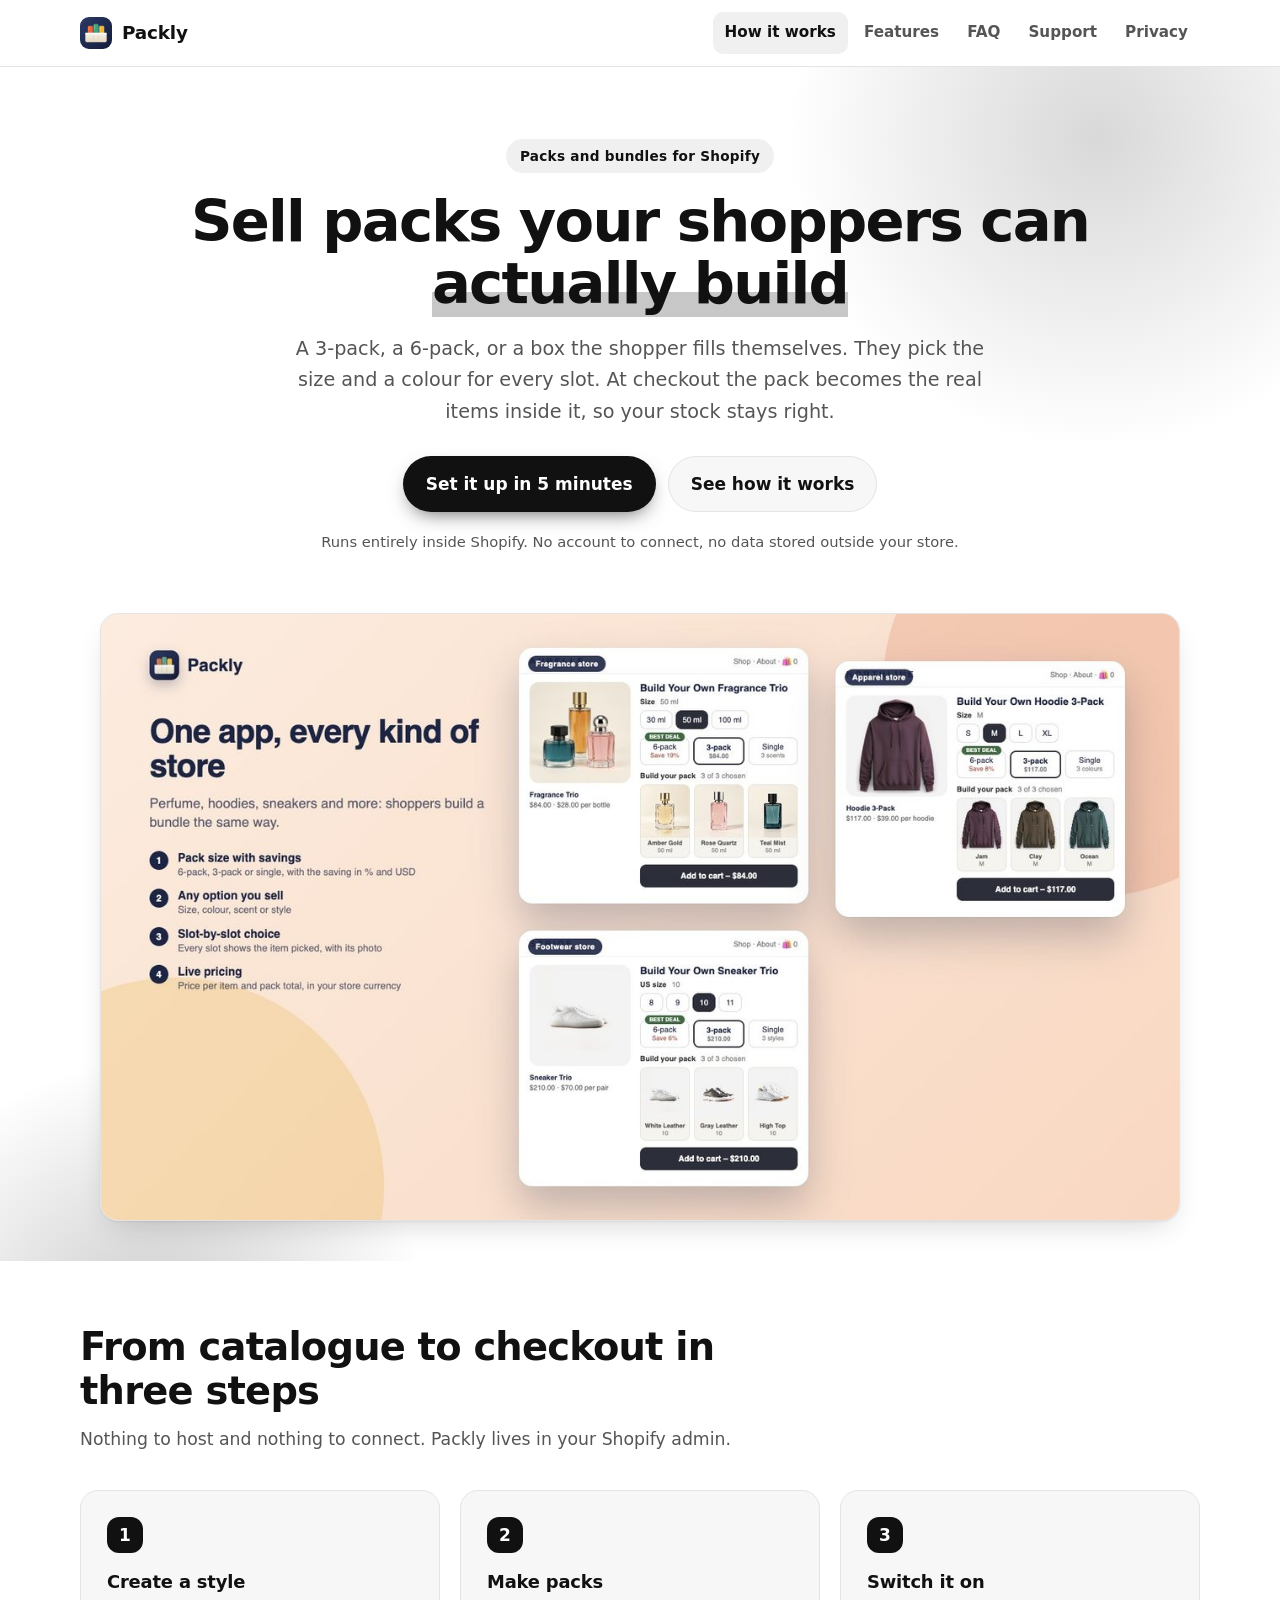
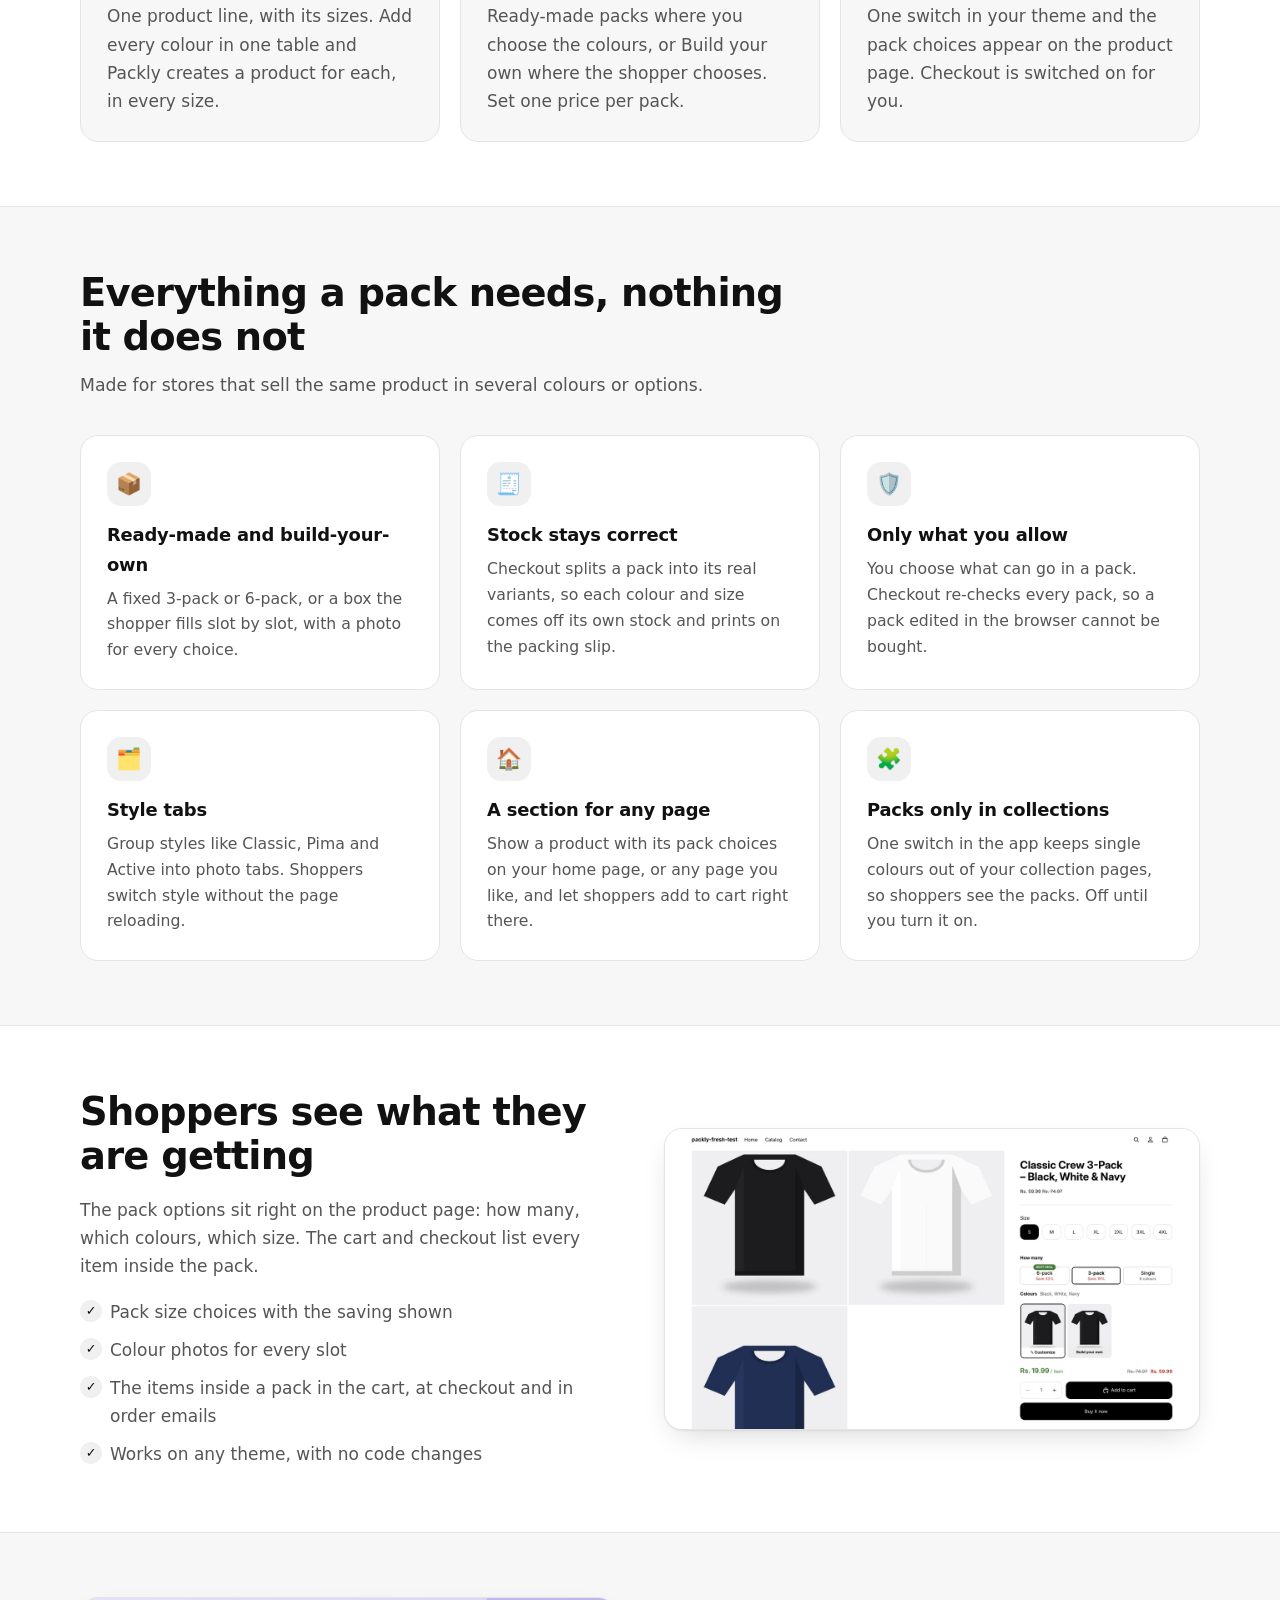
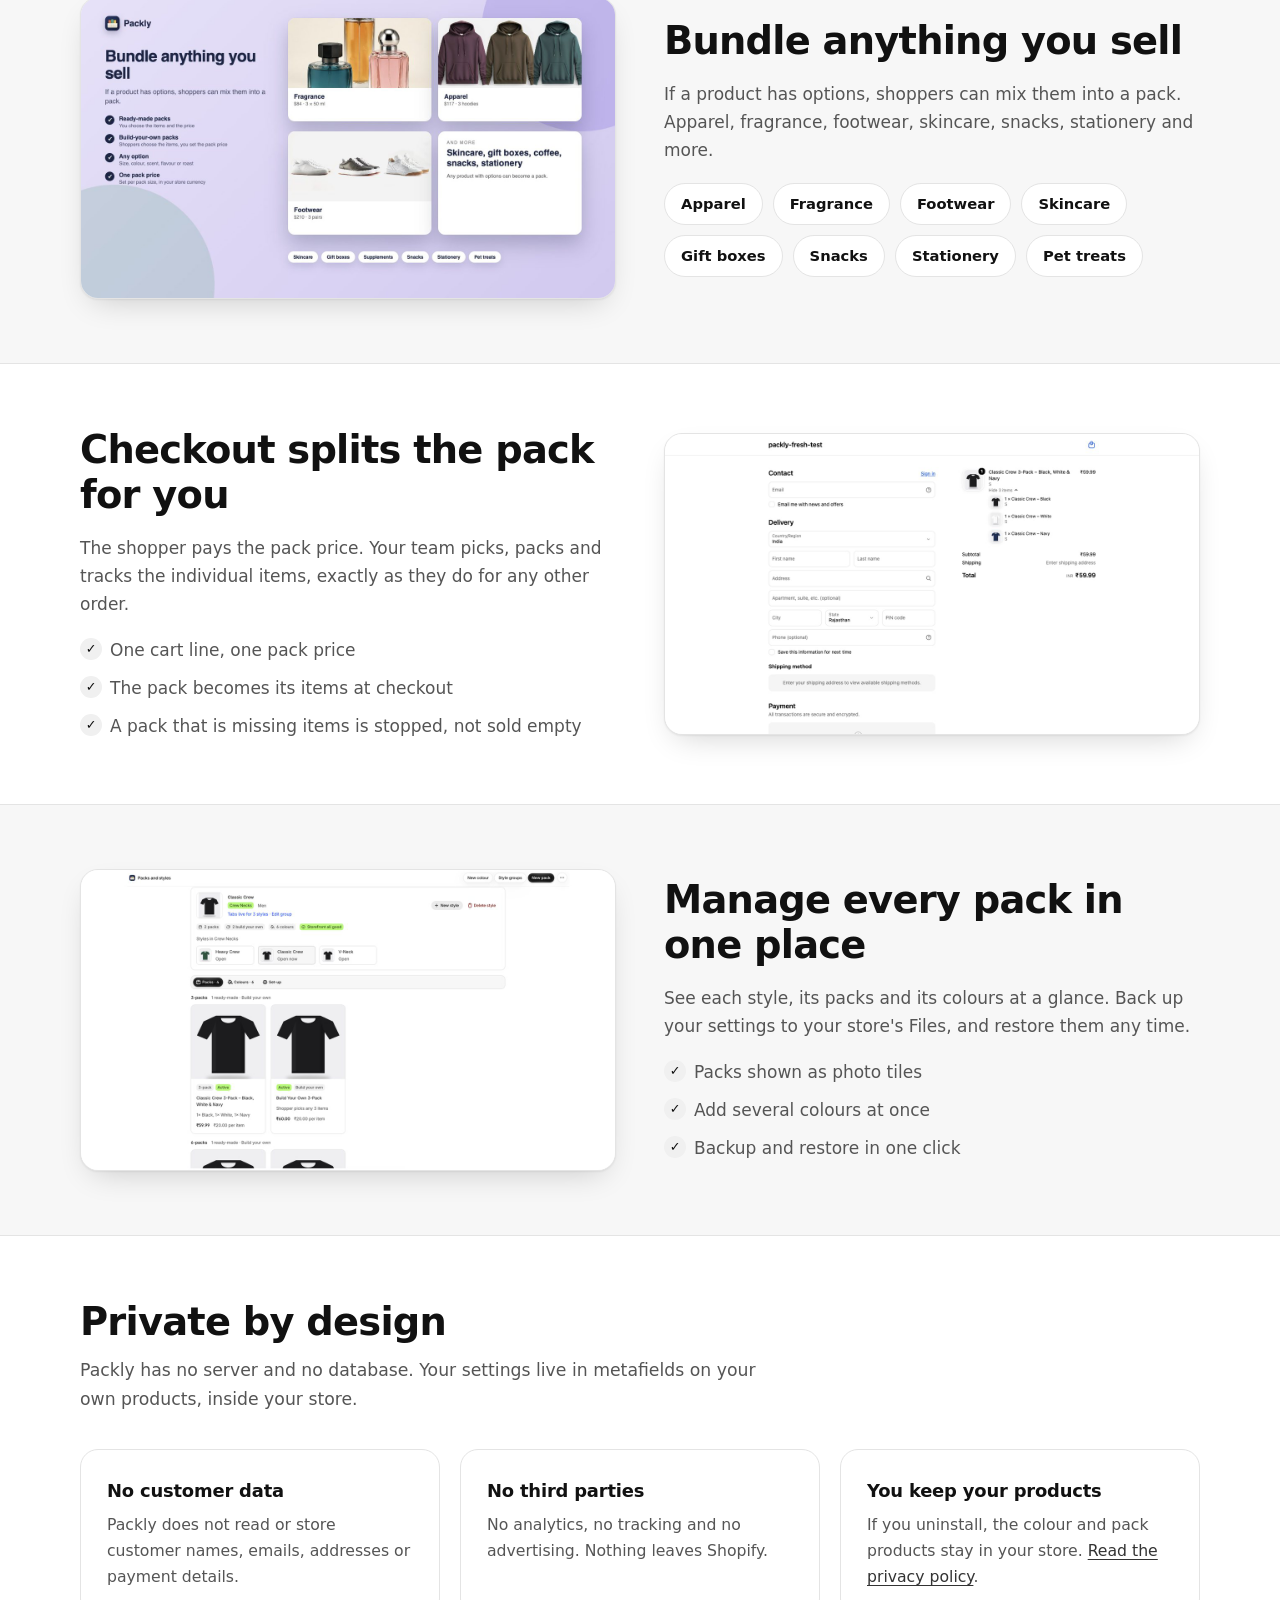
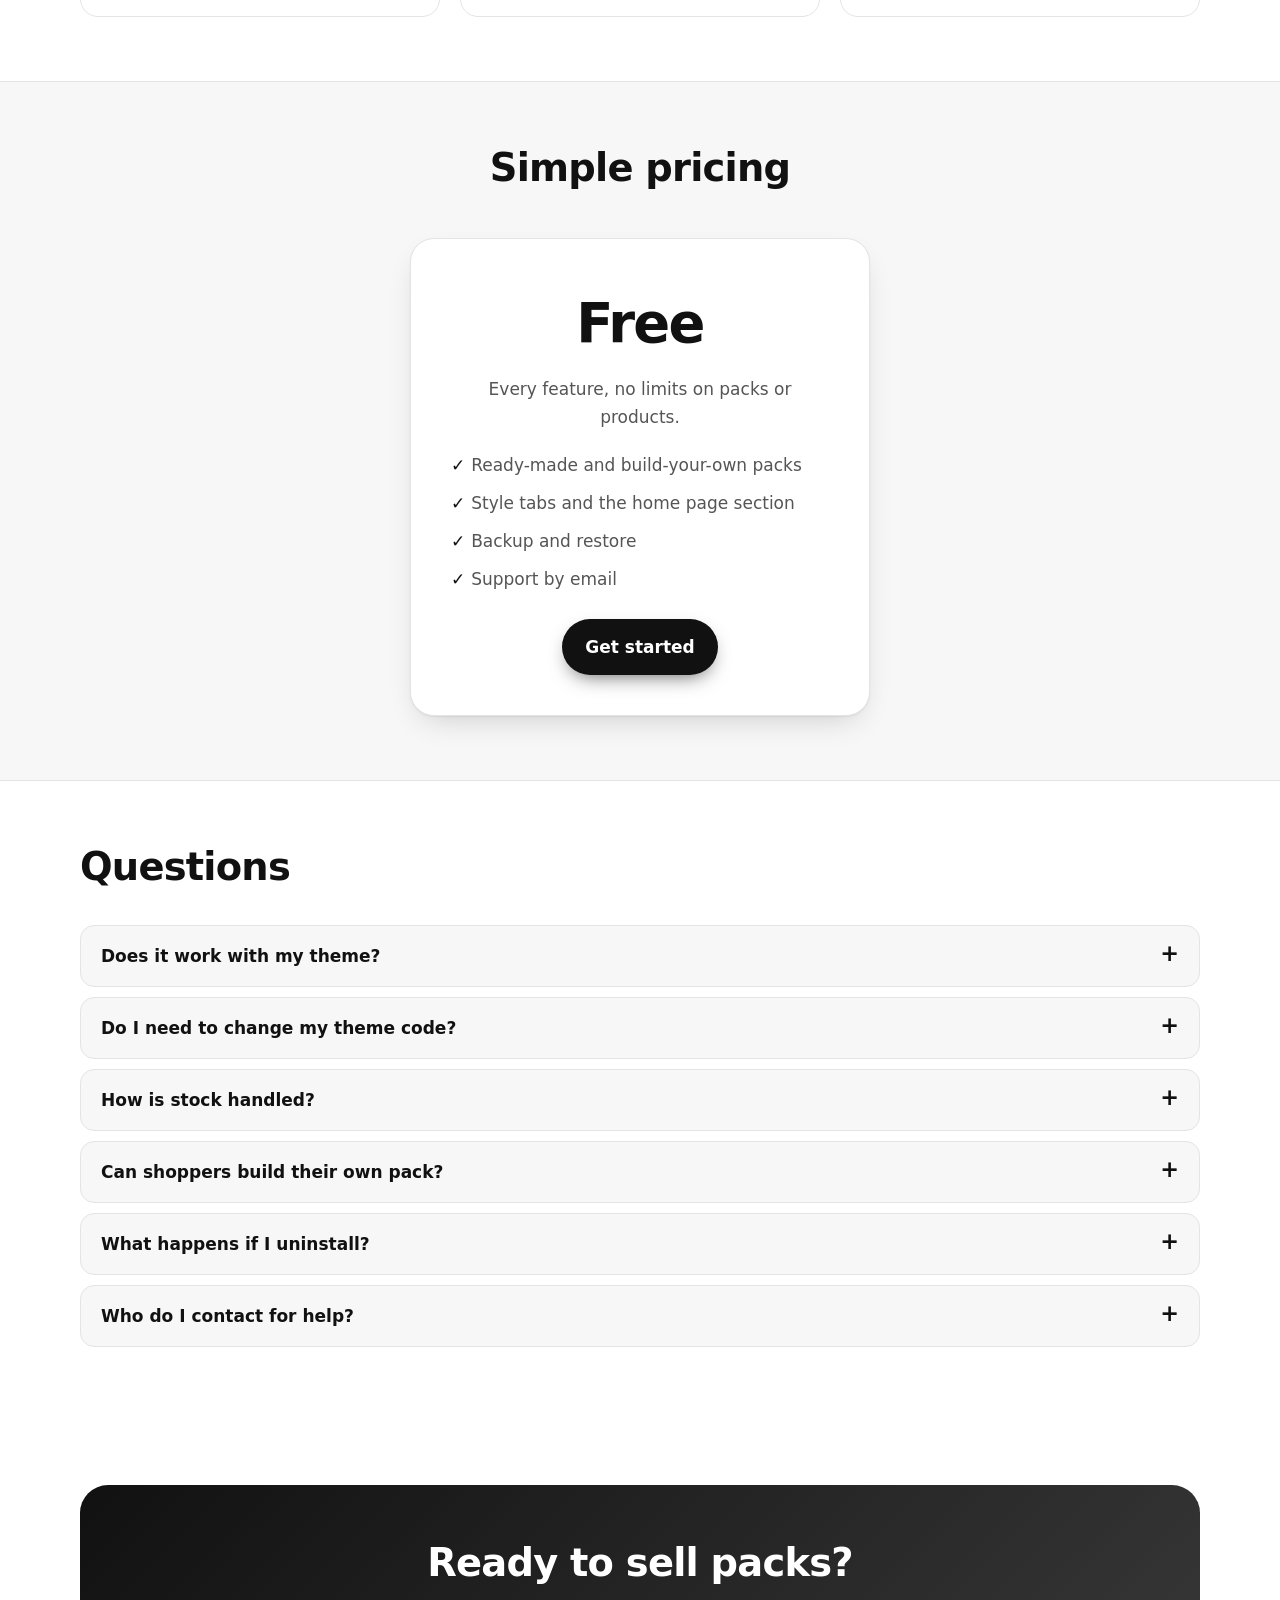
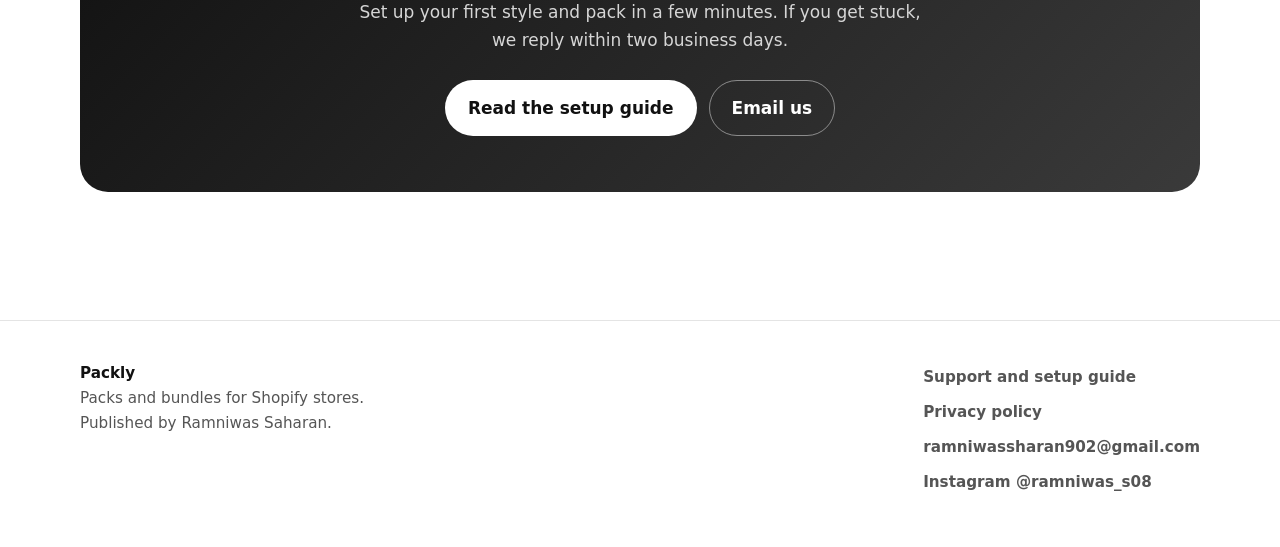
==== commit e27a7671: "Site: always a white background (no dark mode)" ====
--- a/index.html
+++ b/index.html
@@ -5,7 +5,7 @@
 <meta name="viewport" content="width=device-width,initial-scale=1">
 <title>Packly – Bundle &amp; Pack Builder for Shopify</title>
 <meta name="description" content="Sell packs of your products. Shoppers pick the size and the colour of every item, and checkout keeps your stock correct.">
-<meta name="theme-color" content="#26305e">
+<meta name="theme-color" content="#ffffff">
 <link rel="canonical" href="https://ramniwas08.github.io/packly/index.html">
 <link rel="icon" href="assets/favicon.png">
 <link rel="apple-touch-icon" href="assets/icon-192.png">
--- a/style.css
+++ b/style.css
@@ -1,9 +1,10 @@
 /* Packly site — clean, light, modern. Warm off-white, deep indigo ink, one amber accent.
+   Always light (white background), whatever the visitor's system setting.
    One file for every page. System fonts only (no web-font request), subtle motion that stops
    for people who ask for less of it. */
 :root {
-  --bg: #fafafa;
-  --surface: #ffffff;
+  --bg: #ffffff;
+  --surface: #f7f7f7;
   --ink: #111111;
   --ink-soft: #555555;
   --line: #e4e4e4;
@@ -16,14 +17,8 @@
   --radius: 18px;
   --shadow: 0 1px 2px rgba(0, 0, 0, .06), 0 12px 32px -12px rgba(0, 0, 0, .2);
   --max: 1120px;
+  color-scheme: light;
   font-family: ui-sans-serif, system-ui, -apple-system, "Segoe UI", Roboto, "Helvetica Neue", Arial, sans-serif;
-}
-@media (prefers-color-scheme: dark) {
-  :root {
-    --bg: #0d0d0d; --surface: #161616; --ink: #f5f5f5; --ink-soft: #b0b0b0; --line: #2a2a2a;
-    --tint: #1f1f1f; --brand: #f5f5f5; --brand-2: #d6d6d6; --on-brand: #0d0d0d; --accent: #777777;
-    --shadow: 0 1px 2px rgba(0, 0, 0, .4), 0 12px 32px -12px rgba(0, 0, 0, .6);
-  }
 }
 * { box-sizing: border-box; }
 html { scroll-behavior: smooth; }
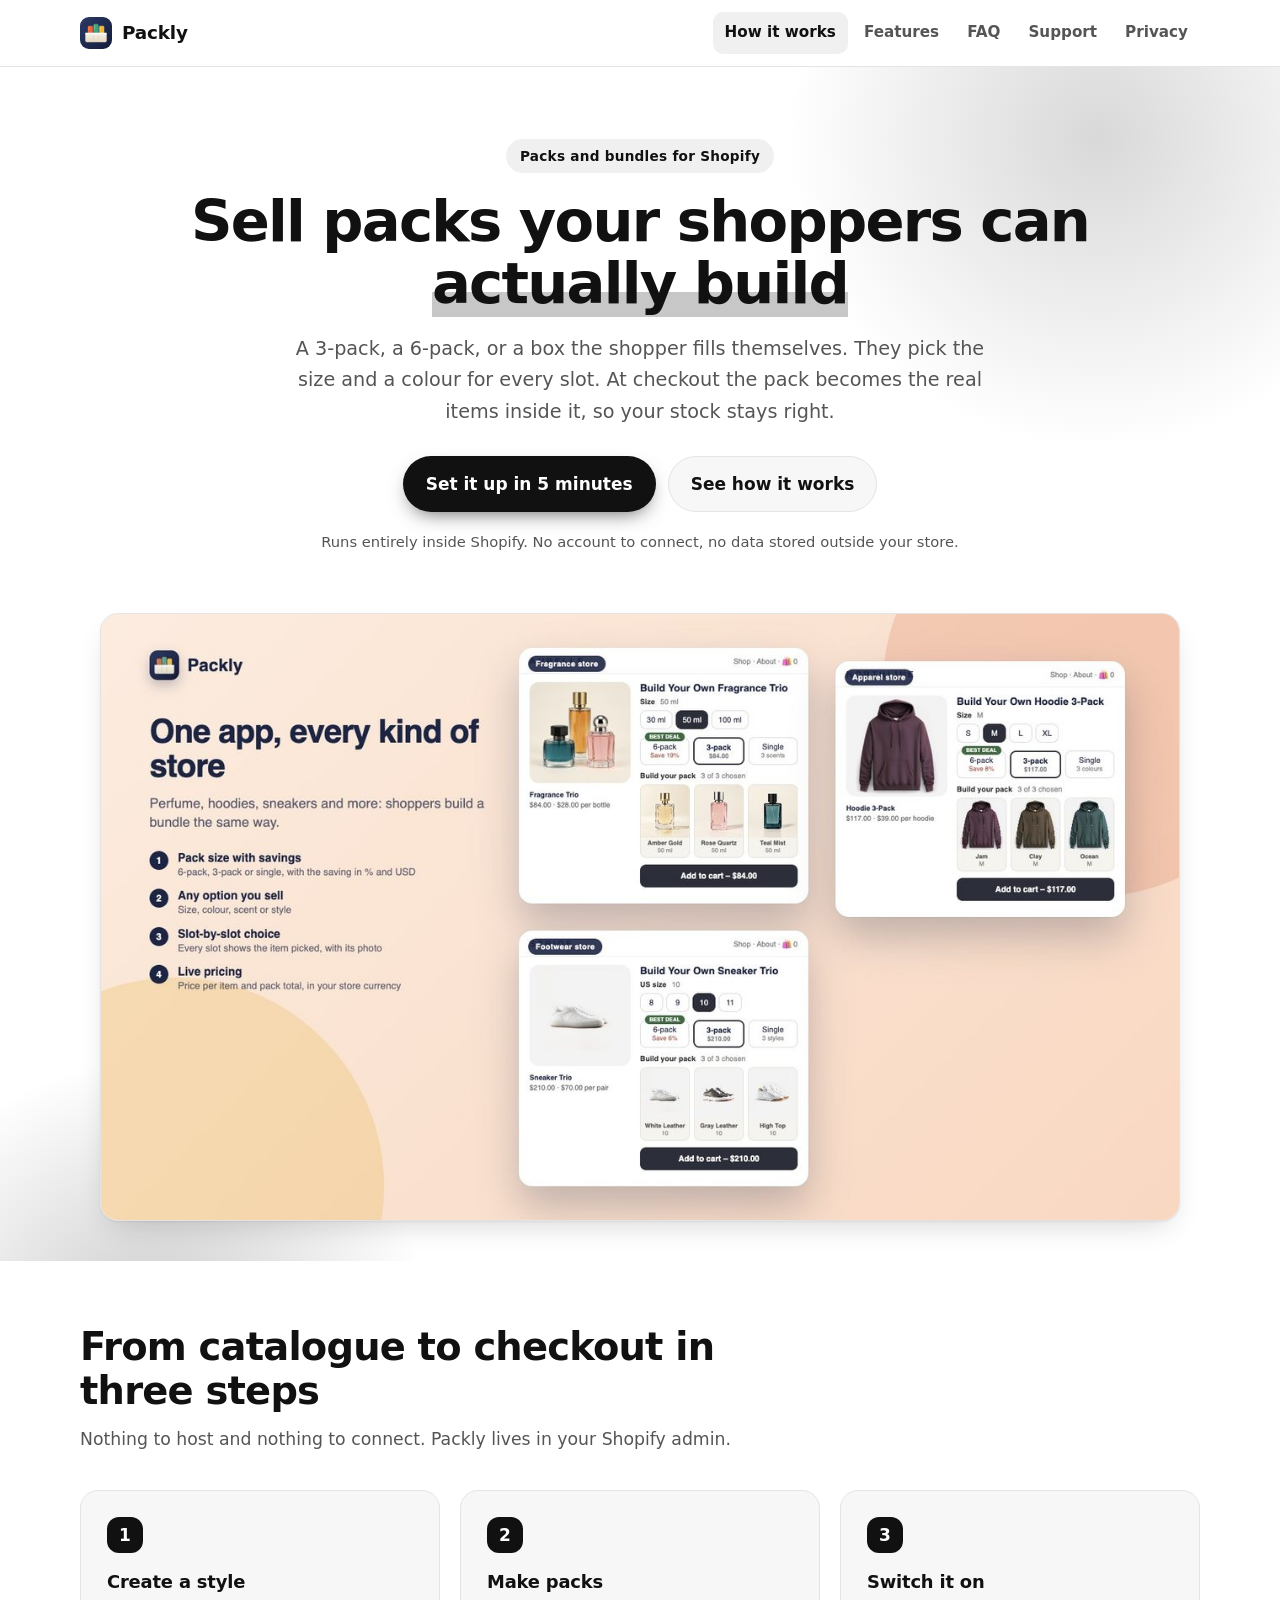
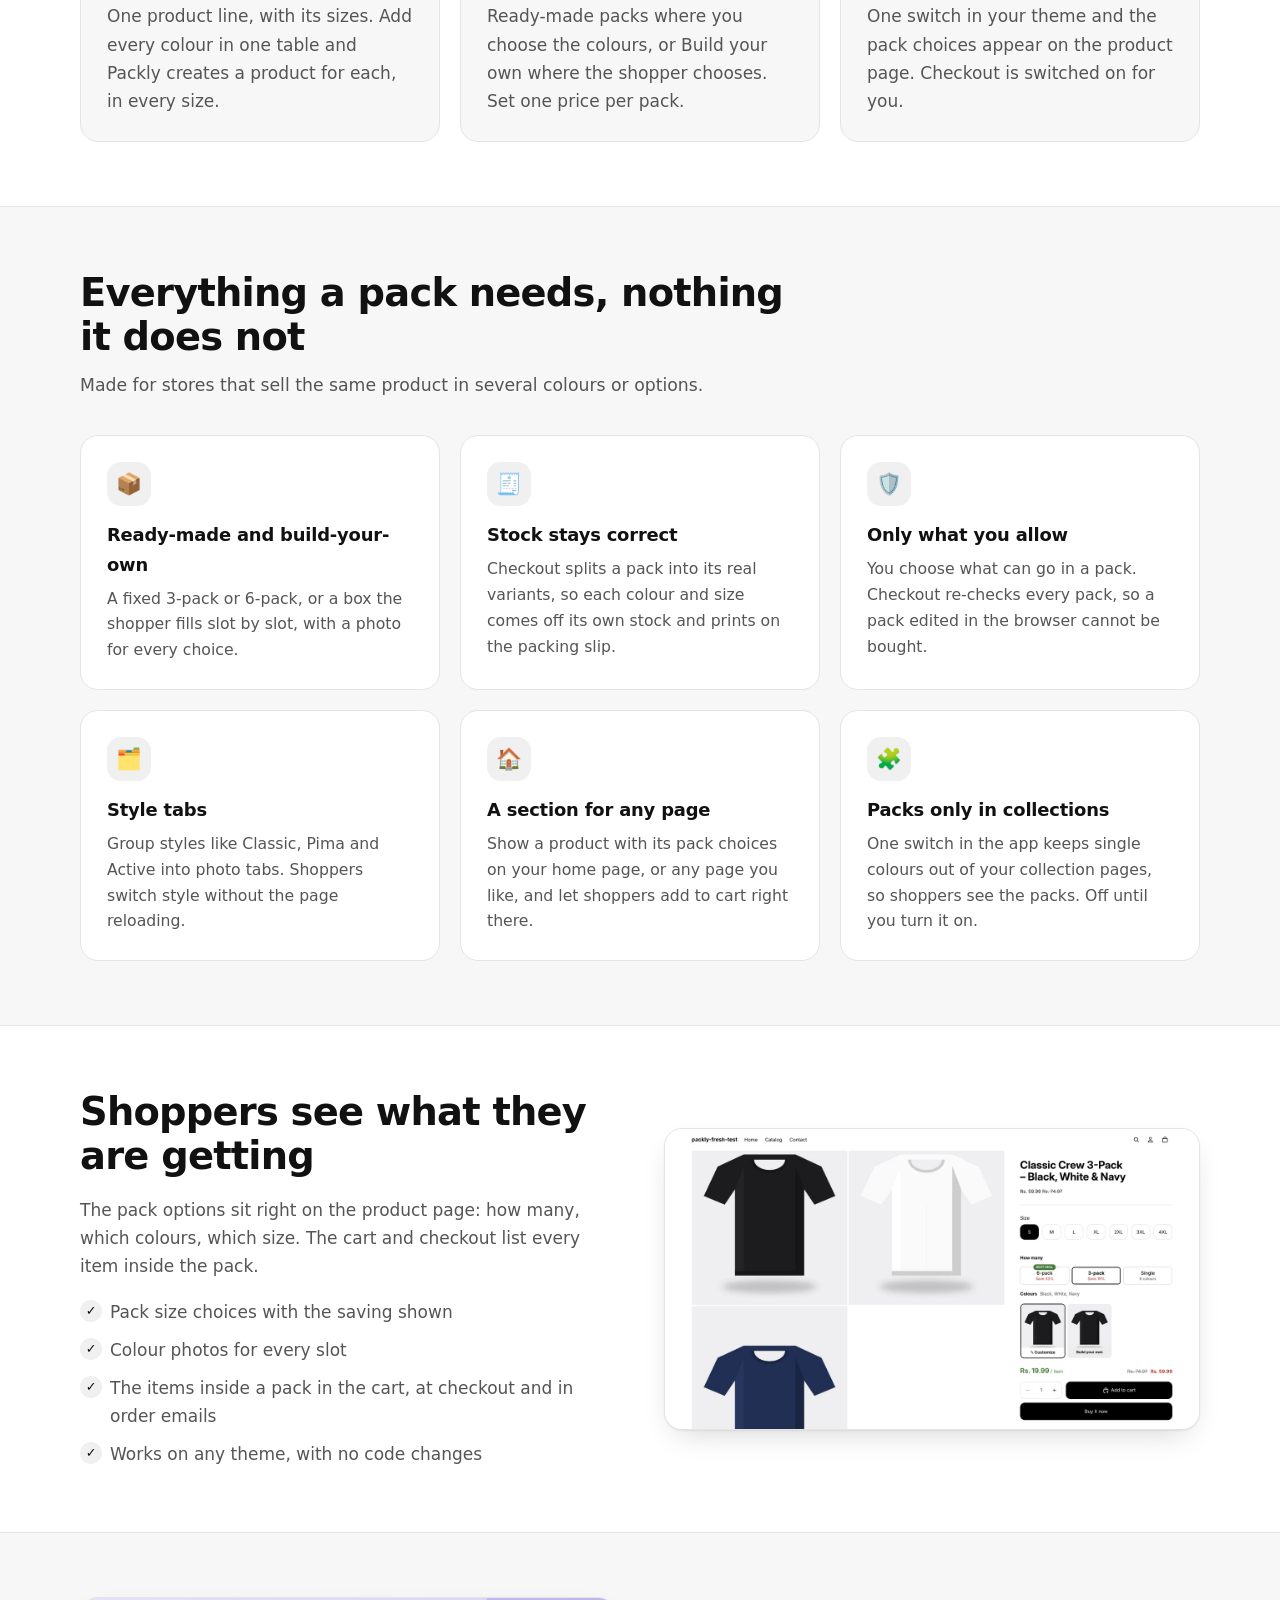
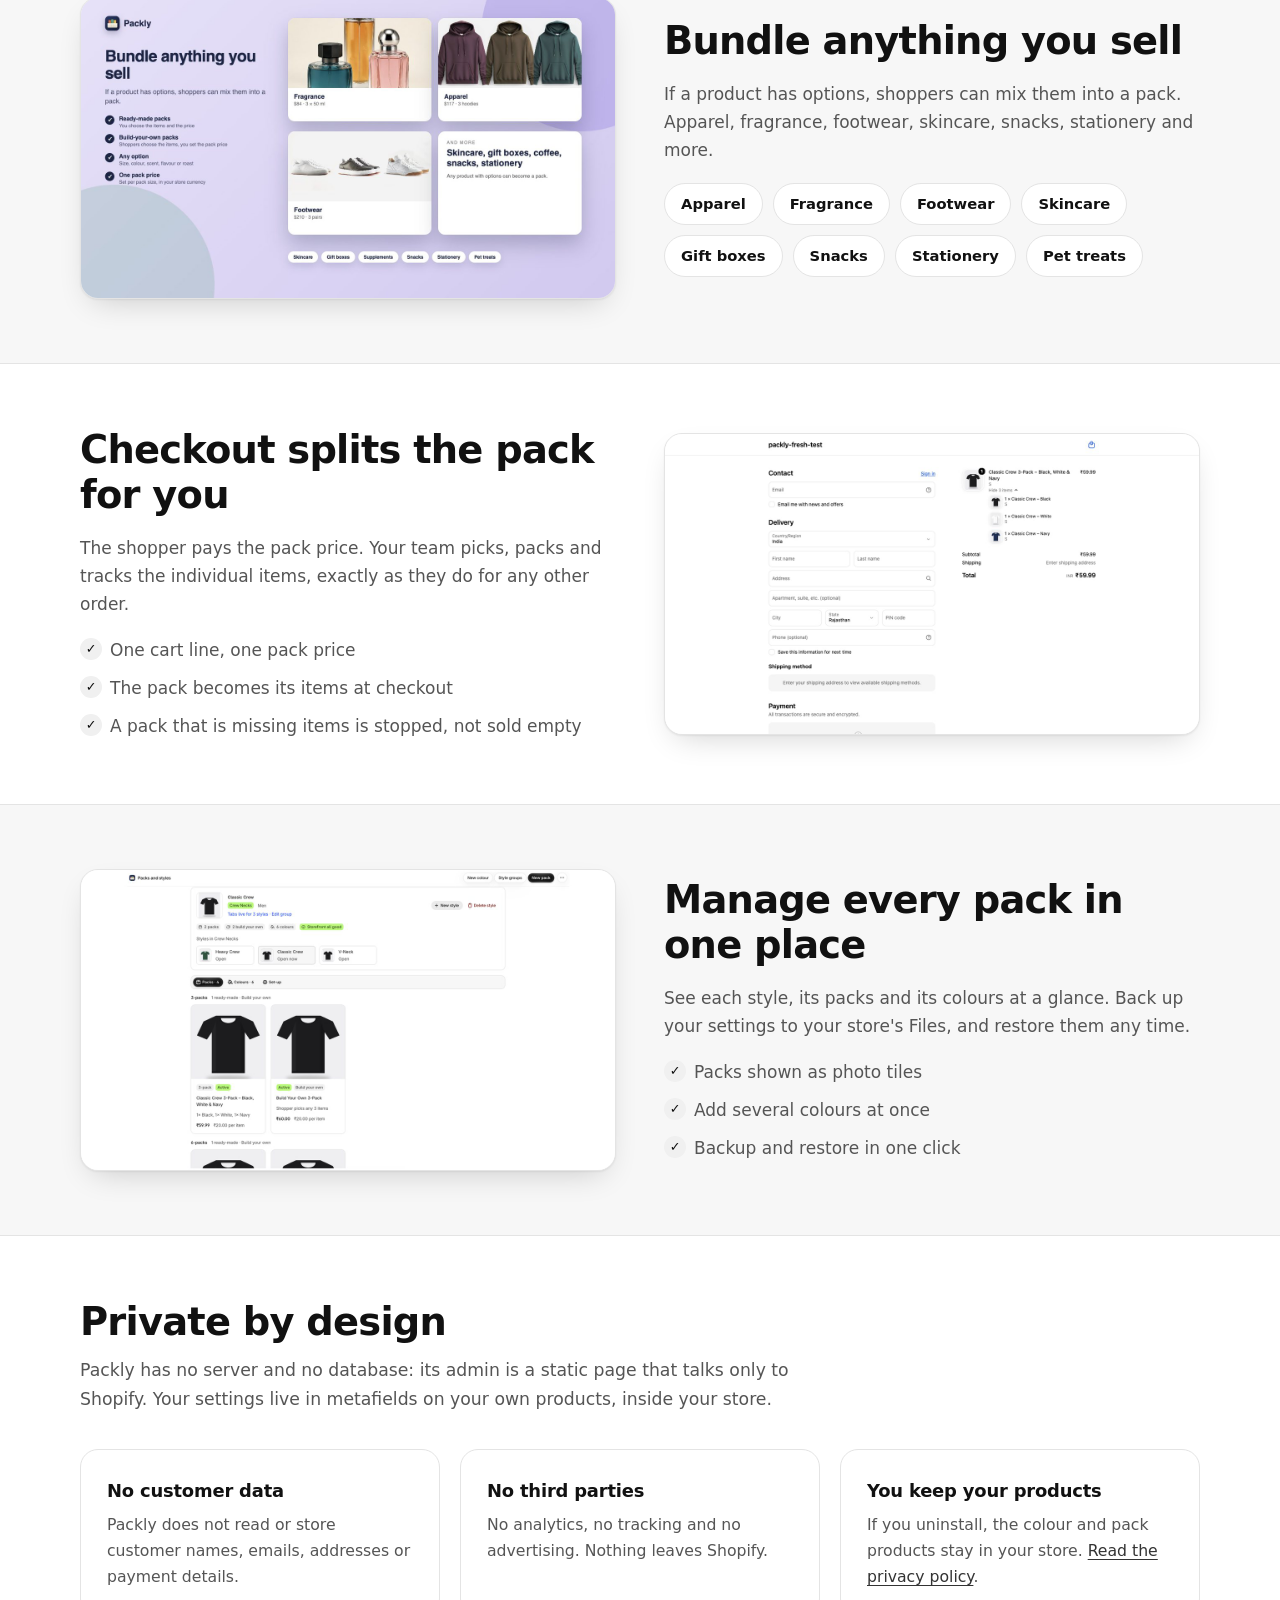
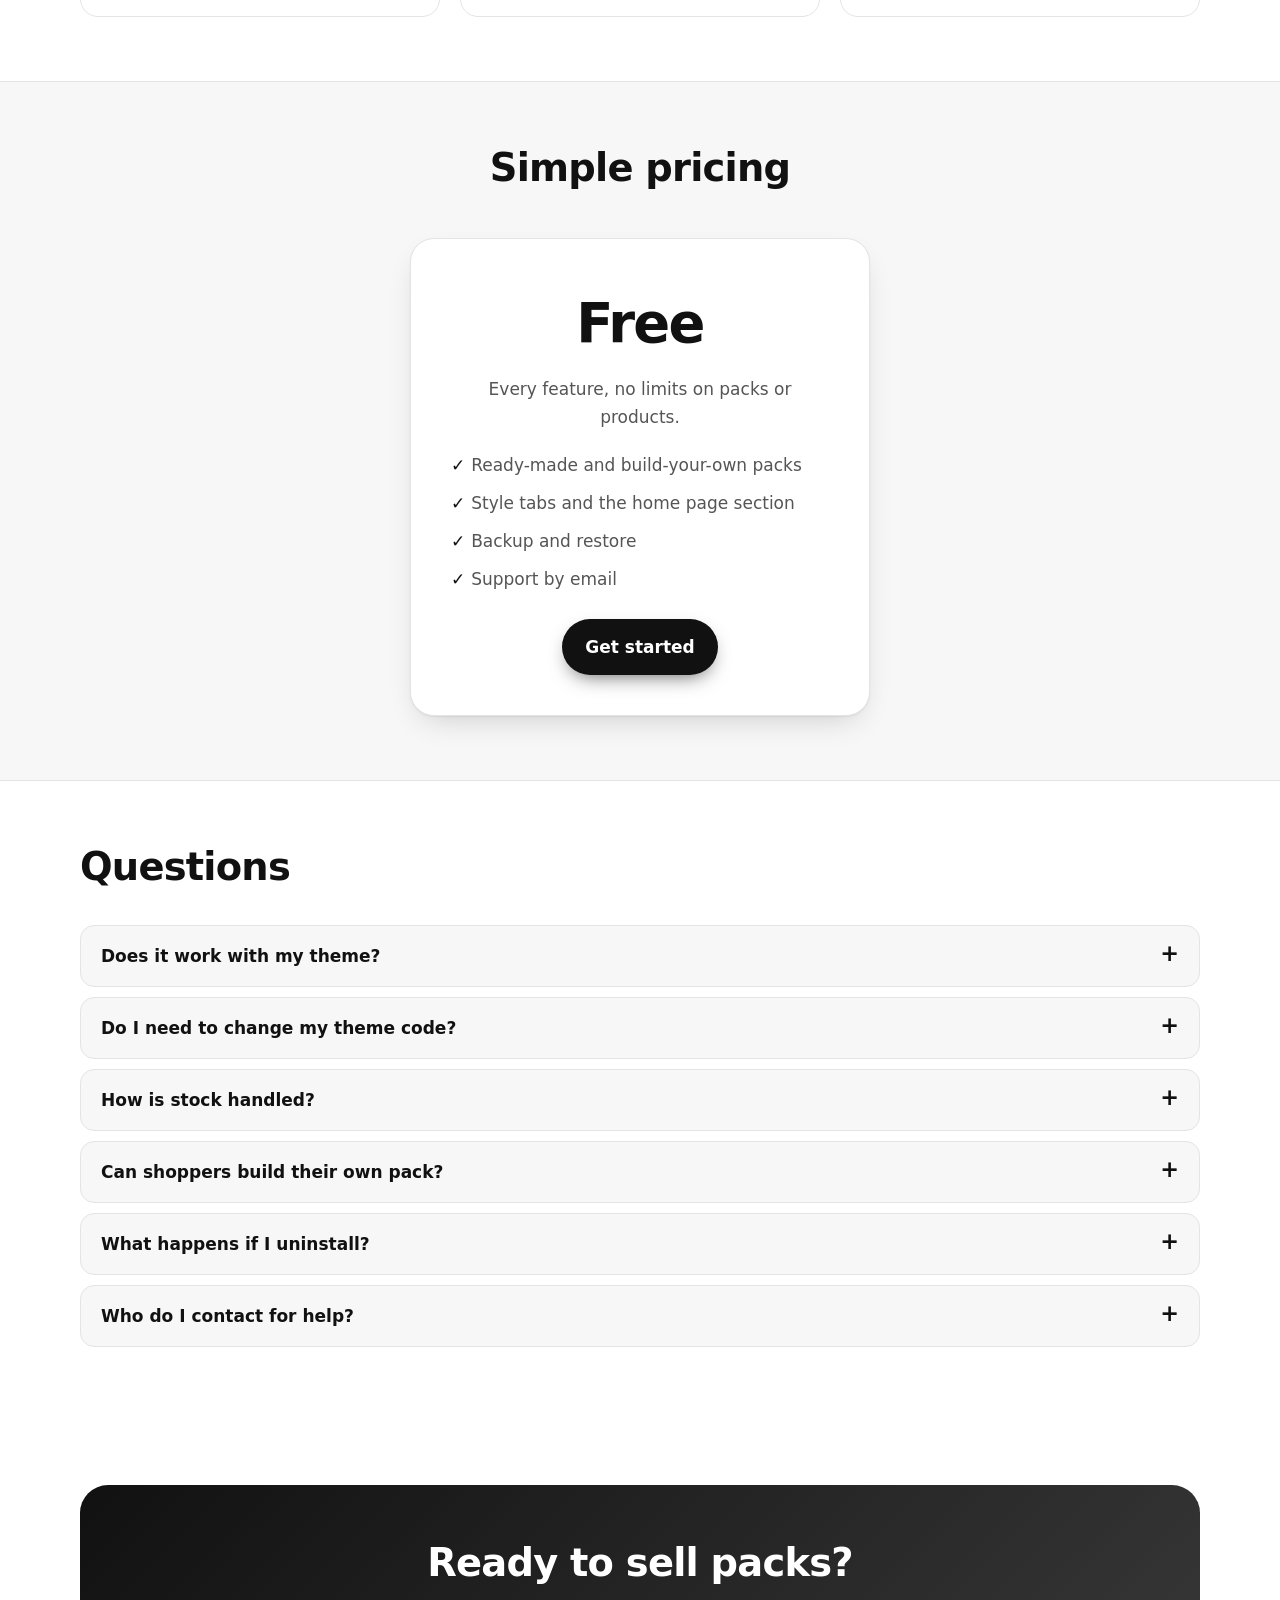
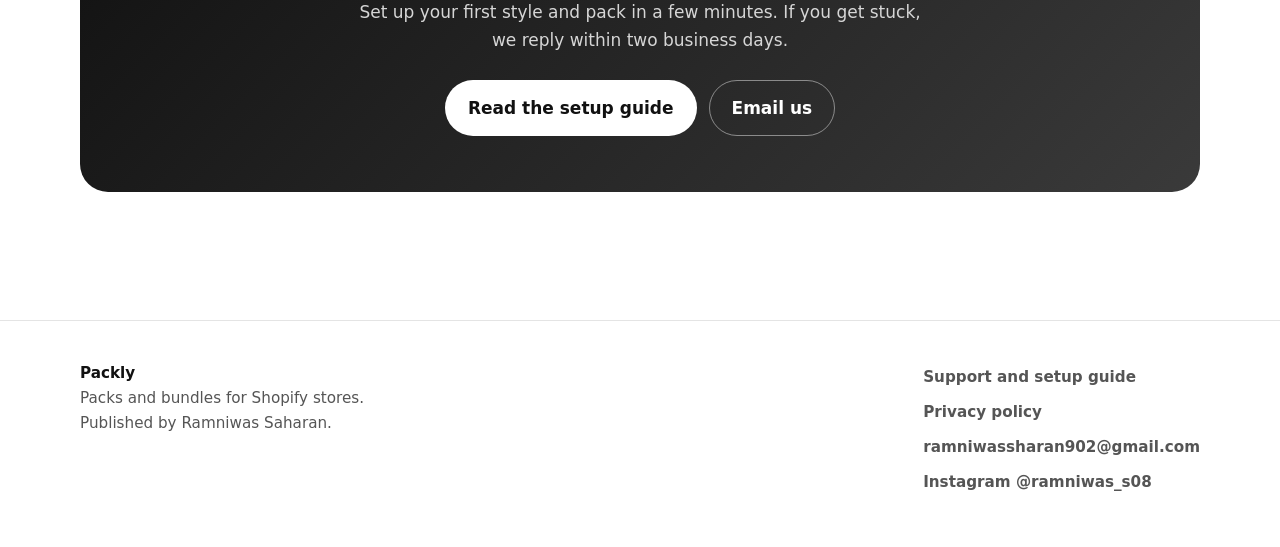
==== commit 6e66dd83: "Privacy/home wording: admin is a static page" ====
--- a/index.html
+++ b/index.html
@@ -91,7 +91,7 @@
 </div></section>
 
 <section><div class="wrap">
-<div class="section-head reveal"><h2>Private by design</h2><p>Packly has no server and no database. Your settings live in metafields on your own products, inside your store.</p></div>
+<div class="section-head reveal"><h2>Private by design</h2><p>Packly has no server and no database: its admin is a static page that talks only to Shopify. Your settings live in metafields on your own products, inside your store.</p></div>
 <div class="grid-3">
 <div class="card reveal"><h3>No customer data</h3><p>Packly does not read or store customer names, emails, addresses or payment details.</p></div>
 <div class="card reveal"><h3>No third parties</h3><p>No analytics, no tracking and no advertising. Nothing leaves Shopify.</p></div>
